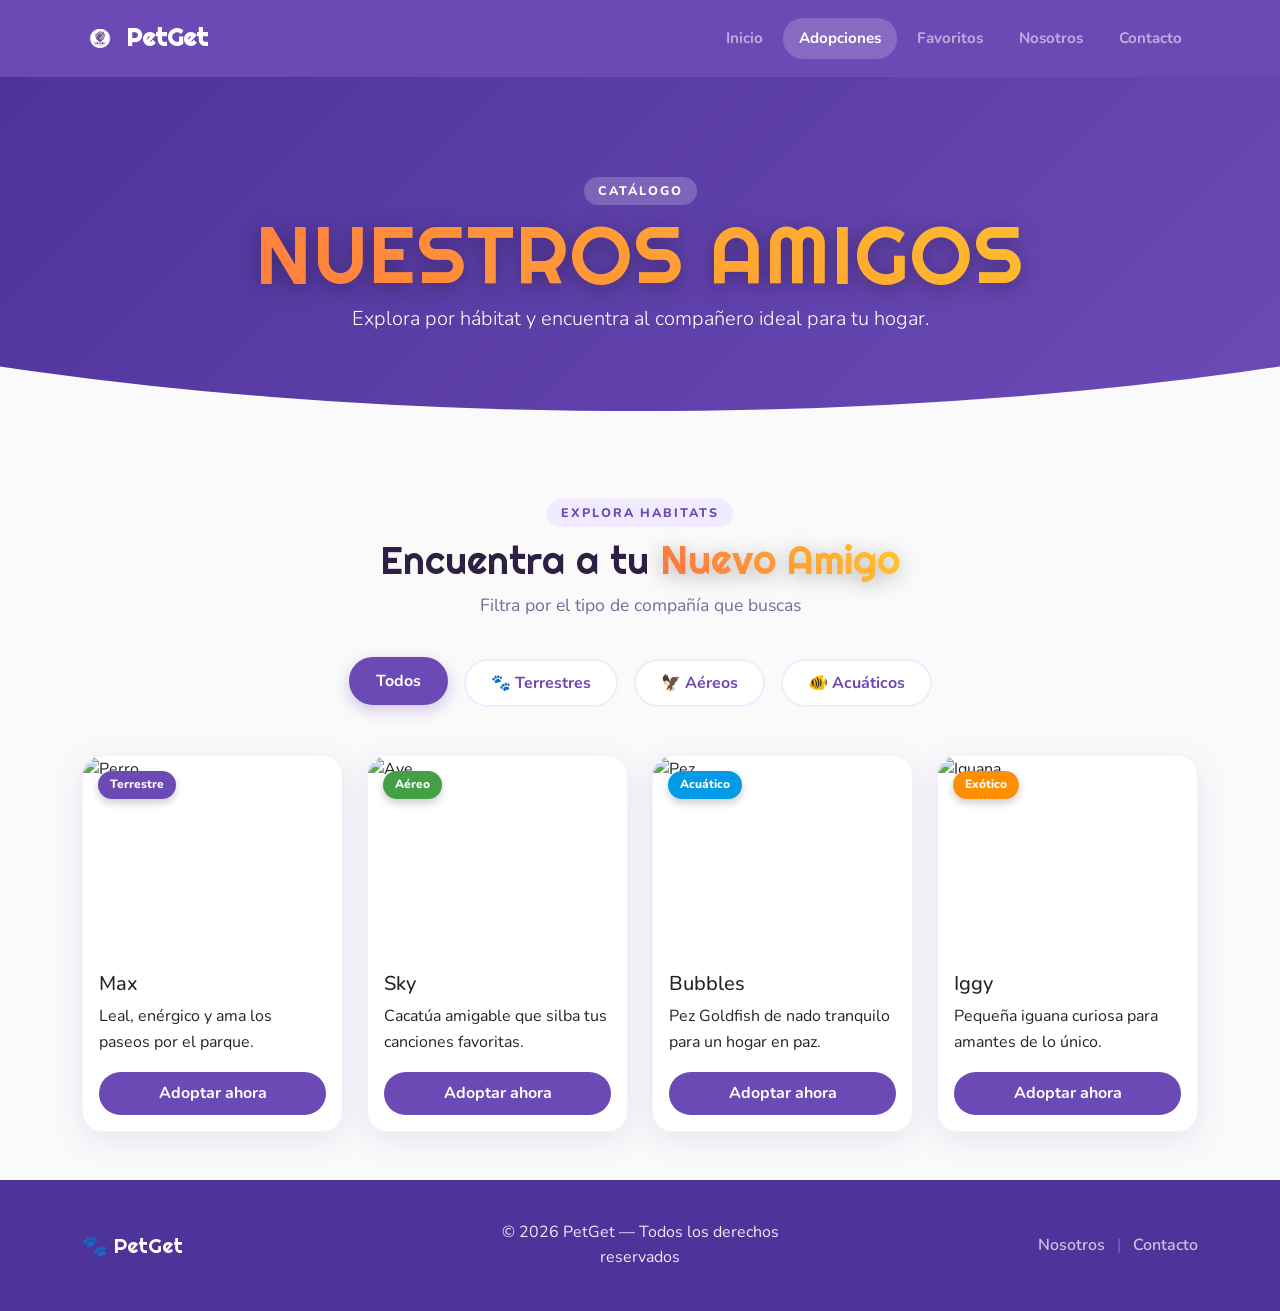
==== pages/adopciones.html @ 39f38779 "nosotros y contacto" ====
<!DOCTYPE html>
<html lang="es">

<head>
    <meta charset="UTF-8">
    <meta name="viewport" content="width=device-width, initial-scale=1.0">
    <title>Adopciones - PetGet</title>
    <link href="https://cdn.jsdelivr.net/npm/bootstrap@5.3.3/dist/css/bootstrap.min.css" rel="stylesheet">
    <link href="https://fonts.googleapis.com/css2?family=Righteous&family=Nunito:wght@400;700;800&display=swap"
        rel="stylesheet">
    <script src="../js/script.js"></script>
    <link rel="stylesheet" href="../css/styles.css">
</head>

<body>


    <nav class="navbar navbar-expand-lg navbar-dark">
        <div class="container">
            <a class="navbar-brand fw-bold" href="../index.html">
                <img src="../img/logos.png" alt="PetGet logo" class="img-nav">PetGet
            </a>
            <button class="navbar-toggler" type="button" data-bs-toggle="collapse" data-bs-target="#menu">
                <span class="navbar-toggler-icon"></span>
            </button>
            <div class="collapse navbar-collapse" id="menu">
                <ul class="navbar-nav ms-auto text-center gap-1">
                    <li class="nav-item"><a class="nav-link" href="../index.html">Inicio</a></li>
                    <li class="nav-item"><a class="nav-link active" href="adopciones.html">Adopciones</a></li>
                    <li class="nav-item"><a class="nav-link" href="favoritos.html">Favoritos</a></li>
                    <li class="nav-item"><a class="nav-link" href="nosotros.html">Nosotros</a></li>
                    <li class="nav-item"><a class="nav-link" href="contacto.html">Contacto</a></li>
                </ul>
            </div>
        </div>
    </nav>

    <header class="catalog-header text-center text-white">
        <div class="container">
            <span class="section-label" style="background: rgba(255,255,255,0.2); color: #fff;">Catálogo</span>
            <h1 class="hero-title"><span id="hero-line-2">Nuestros Amigos</span></h1>
            <p class="lead">Explora por hábitat y encuentra al compañero ideal para tu hogar.</p>
        </div>
    </header>
    <section id="catalogo" class="catalog-section py-5">
        <div class="container text-center mb-5">
            <span class="section-label">Explora Habitats</span>
            <h2 class="section-title">Encuentra a tu <span id="hero-line-2"
                    style="font-size: 2.5rem; display: inline;">Nuevo Amigo</span></h2>
            <p class="section-subtitle">Filtra por el tipo de compañía que buscas</p>

            <div class="d-flex justify-content-center gap-3 mt-4 flex-wrap">
                <button class="btn btn-filter active">Todos</button>
                <button class="btn btn-filter">🐾 Terrestres</button>
                <button class="btn btn-filter">🦅 Aéreos</button>
                <button class="btn btn-filter">🐠 Acuáticos</button>
            </div>
        </div>

        <div class="container">
            <div class="row g-4">
                <div class="col-md-4 col-lg-3">
                    <div class="card pet-card">
                        <div class="img-wrapper">
                            <img src="https://images.unsplash.com/photo-1543466835-00a7907e9de1?w=500"
                                class="card-img-top" alt="Perro">
                            <span class="pet-badge">Terrestre</span>
                        </div>
                        <div class="card-body">
                            <h5 class="card-title">Max</h5>
                            <p class="card-text">Leal, enérgico y ama los paseos por el parque.</p>
                            <button class="btn btn-adopt w-100">Adoptar ahora</button>
                        </div>
                    </div>
                </div>

                <div class="col-md-4 col-lg-3">
                    <div class="card pet-card">
                        <div class="img-wrapper">
                            <img src="https://images.unsplash.com/photo-1552728089-57bdde30eba3?w=500"
                                class="card-img-top" alt="Ave">
                            <span class="pet-badge" style="background: #43A047;">Aéreo</span>
                        </div>
                        <div class="card-body">
                            <h5 class="card-title">Sky</h5>
                            <p class="card-text">Cacatúa amigable que silba tus canciones favoritas.</p>
                            <button class="btn btn-adopt w-100">Adoptar ahora</button>
                        </div>
                    </div>
                </div>

                <div class="col-md-4 col-lg-3">
                    <div class="card pet-card">
                        <div class="img-wrapper">
                            <img src="https://images.unsplash.com/photo-1522060294677-484e51930185?w=500"
                                class="card-img-top" alt="Pez">
                            <span class="pet-badge" style="background: #039BE5;">Acuático</span>
                        </div>
                        <div class="card-body">
                            <h5 class="card-title">Bubbles</h5>
                            <p class="card-text">Pez Goldfish de nado tranquilo para un hogar en paz.</p>
                            <button class="btn btn-adopt w-100">Adoptar ahora</button>
                        </div>
                    </div>
                </div>

                <div class="col-md-4 col-lg-3">
                    <div class="card pet-card">
                        <div class="img-wrapper">
                            <img src="https://images.unsplash.com/photo-1504198458649-012800d46315?w=500"
                                class="card-img-top" alt="Iguana">
                            <span class="pet-badge" style="background: #FF8F00;">Exótico</span>
                        </div>
                        <div class="card-body">
                            <h5 class="card-title">Iggy</h5>
                            <p class="card-text">Pequeña iguana curiosa para amantes de lo único.</p>
                            <button class="btn btn-adopt w-100">Adoptar ahora</button>
                        </div>
                    </div>
                </div>
            </div>
        </div>
    </section>

    
    <footer>
        <div class="container">
            <div class="row align-items-center">
                <div class="col-md-4 text-center text-md-start mb-2 mb-md-0">
                    <span class="footer-brand">🐾 PetGet</span>
                </div>
                <div class="col-md-4 text-center mb-2 mb-md-0">
                    <span>© 2026 PetGet — Todos los derechos reservados</span>
                </div>
                <div class="col-md-4 text-center text-md-end">
                    <a href="about.html">Nosotros</a>
                    <span class="mx-2" style="opacity:0.3">|</span>
                    <a href="contacto.html">Contacto</a>
                </div>
            </div>
        </div>
    </footer>

    <script src="https://cdn.jsdelivr.net/npm/bootstrap@5.3.3/dist/js/bootstrap.bundle.min.js"></script>
</body>

</html>
---- css/styles.css ----
/* ── 1. VARIABLES Y RESET ── */
:root {
    --purple: #6C4AB6;
    --purple-dark: #4e339a;
    --purple-light: #9b7de0;
    --purple-pale: #f0ebff;
    --accent: #FF7043;
    --text: #2d2042;
    --muted: #7a6a95;
    --white: #ffffff;
    --card-shadow: 0 8px 32px rgba(108, 74, 182, 0.13);
}

* {
    margin: 0;
    padding: 0;
    box-sizing: border-box;
}

body {
    font-family: 'Nunito', sans-serif; /* Priorizamos Nunito para lectura, Righteous para títulos */
    color: var(--text);
    background: #fafafa;
    overflow-x: hidden;
    line-height: 1.6;
}

/* ── 2. NAVBAR ── */
.navbar {
    background: var(--purple) !important;
    padding: 0.9rem 0;
    box-shadow: 0 2px 16px rgba(108, 74, 182, 0.25);
}

.navbar-brand {
    font-family: 'Righteous', cursive;
    font-size: 1.5rem;
    display: flex;
    align-items: center;
    gap: 8px;
}

.img-nav {
    height: 36px;
    width: 36px;
    object-fit: contain;
    border-radius: 50%;
}

.nav-link {
    font-weight: 700;
    font-size: 0.95rem;
    padding: 0.5rem 1rem !important;
    border-radius: 20px;
    transition: background 0.2s, color 0.2s;
}

.nav-link:hover,
.nav-link.active {
    background: rgba(255, 255, 255, 0.18);
    color: #fff !important;
}

/* ── 3. HERO SECTION ── */
.hero {
    min-height: 88vh;
    background: linear-gradient(135deg, rgba(78, 51, 154, 0.88) 0%, rgba(108, 74, 182, 0.78) 60%, rgba(255, 112, 67, 0.55) 100%),
        url('../img/pets.jpg') center/cover no-repeat;
    display: flex;
    justify-content: center;
    align-items: center;
    text-align: center;
    position: relative;
    z-index: 2;
    padding: 80px 24px 0;
}

.hero-title {
    font-family: 'Righteous', cursive;
    text-transform: uppercase; /* Hace que se vea más imponente */
    letter-spacing: 2px;
}

#hero-line-1 {
    display: block;
    font-size: clamp(1.5rem, 4vw, 2.5rem); /* Tamaño adaptativo */
    color: #ffffff;
    margin-bottom: 5px;
    font-weight: 400;
}


#hero-line-2 {
    display: block;
    font-size: clamp(2.5rem, 8vw, 5rem); 
    background: linear-gradient(45deg, #FF7043, #FFCA28);
    -webkit-background-clip: text;
    -webkit-text-fill-color: transparent;
    filter: drop-shadow(0px 4px 10px rgba(0, 0, 0, 0.3));
    line-height: 1;
}

.hero-subtitle {
    font-size: clamp(1rem, 1.5vw, 1.25rem);
    color: white;
    max-width: 600px;
    margin: 0 auto 30px;
    opacity: 0.95;
}

.hero-subtitle2{
    font-size: clamp(1rem, 1.5vw, 1.25rem);
    max-width: 600px;
    opacity: 0.95;
}
.btn-hero {
    background: var(--accent);
    color: #fff;
    font-weight: 800;
    padding: 0.8rem 2.5rem;
    border-radius: 50px;
    transition: transform 0.2s, box-shadow 0.2s;
    border: none;
    display: inline-block;
}

.btn-hero:hover {
    transform: translateY(-3px);
    box-shadow: 0 8px 20px rgba(255, 112, 67, 0.4);
    background: #e8633a;
    color: #fff;
}

/* ── 4. ELEMENTOS COMUNES DE SECCIÓN ── */
.section-label {
    display: inline-block;
    background: var(--purple-pale);
    color: var(--purple);
    font-weight: 800;
    font-size: 0.78rem;
    letter-spacing: 2px;
    text-transform: uppercase;
    padding: 4px 14px;
    border-radius: 50px;
    margin-bottom: 10px;
}

.section-title {
    font-family: 'Righteous', cursive;
    font-size: clamp(1.8rem, 3vw, 2.5rem);
    color: var(--text);
}

.section-subtitle {
    color: var(--muted);
    font-size: 1.1rem;
    margin-bottom: 40px;
}

/* ── 5. CAROUSEL SECTION ── */
.carousel-section {
    padding: 100px 0;
    background: #fff;
}

.pet-carousel .carousel-inner {
    border-radius: 24px;
    box-shadow: var(--card-shadow);
}


.pet-carousel .carousel-indicators {
    bottom: 30px; /* Sube un poco la posición */
    margin-bottom: 0;
    align-items: center;
}

.pet-carousel .carousel-indicators [data-bs-target] {
    width: 35px;         /* Más anchas */
    height: 7px;         /* Un poco más gruesas para que parezcan píldoras */
    border-radius: 10px; /* Bordes redondeados */
    background-color: rgba(255, 255, 255, 0.4); /* Color desactivado suave */
    border: none;        /* Quita el borde por defecto de Bootstrap */
    margin: 0 6px;
    transition: all 0.4s ease; /* Animación suave al cambiar */
    opacity: 1;          /* Forzamos opacidad completa */
}

/* Estilo para la barra activa */
.pet-carousel .carousel-indicators .active {
    width: 60px; /* Se estira cuando está activa (efecto muy moderno) */
    background: linear-gradient(to right, var(--accent), #FFB300) !important;
    box-shadow: 0 0 15px rgba(255, 112, 67, 0.6);
}

/* Ajuste extra para las flechas del carrusel si se ven raras */
.pet-carousel .carousel-control-prev-icon,
.pet-carousel .carousel-control-next-icon {
    width: 1.5rem;
    height: 1.5rem;
}

.carousel-item {
    height: 500px; /* Ajustado según tu estilo inline del HTML */
}

.carousel-item img {
    width: 100%;
    height: 100%;
    object-fit: cover;
    filter: brightness(0.8);
}

.carousel-caption-custom {
    position: absolute;
    bottom: 0;
    left: 0;
    right: 0;
    padding: 80px 50px 40px;
    background: linear-gradient(to top, rgba(44, 30, 90, 0.9) 0%, transparent 100%);
    text-align: left;
    color: #fff;
}

.carousel-caption-custom .pet-tag {
    display: inline-block;
    background: var(--accent);
    padding: 4px 12px;
    border-radius: 50px;
    font-size: 0.75rem;
    font-weight: 800;
    margin-bottom: 10px;
}

.carousel-caption-custom h3 {
    font-family: 'Righteous', cursive;
    font-size: 2.2rem;
}

.pet-carousel .carousel-control-prev,
.pet-carousel .carousel-control-next {
    width: 50px;
    height: 50px;
    background: rgba(255, 255, 255, 0.2);
    border-radius: 50%;
    top: 50%;
    transform: translateY(-50%);
    backdrop-filter: blur(4px);
}

.pet-carousel .carousel-indicators .active {
    background: var(--accent);
    transform: scale(1.2);
}

/* ── 6. STATS SECTION ── */
.stats {
    padding: 100px 0;
    background: linear-gradient(180deg, var(--purple) 0%, var(--purple-dark) 100%);
}

.stats-grid {
    display: grid;
    grid-template-columns: repeat(auto-fit, minmax(200px, 1fr));
    gap: 32px;
}

.stat-item {
    text-align: center;
}

.stat-number {
    font-family: 'Righteous', cursive;
    font-size: clamp(2.5rem, 4vw, 3.5rem);
    color: #fff;
    line-height: 1.1;
}

.stat-label {
    color: rgba(255, 255, 255, 0.8);
    font-weight: 600;
    margin-top: 8px;
}

/* ── 7. TESTIMONIALS ── */
.testimonials {
    padding: 100px 0;
    background: #fafafa;
}

.testimonials-grid {
    display: grid;
    grid-template-columns: repeat(auto-fit, minmax(300px, 1fr));
    gap: 32px;
    margin-top: 40px;
}

.testimonial-card {
    background: #fff;
    padding: 40px;
    border-radius: 20px;
    text-align: center;
    box-shadow: 0 4px 20px rgba(0,0,0,0.05);
    transition: transform 0.3s;
}

.testimonial-card:hover {
    transform: translateY(-10px);
}

.testimonial-img-wrap {
    width: 100px;
    height: 100px;
    border-radius: 50%;
    overflow: hidden;
    margin: 0 auto 20px;
}

.testimonial-img {
    width: 100%;
    height: 100%;
    object-fit: cover;
}

.quote-icon {
    width: 30px;
    color: var(--purple-light);
    margin-bottom: 15px;
}

/* ── 8. FEATURED PETS (CARDS) ── */
.featured-section {
    padding: 100px 0;
    background: var(--purple-pale);
}

.pet-card {
    border: none;
    border-radius: 20px;
    overflow: hidden;
    box-shadow: var(--card-shadow);
    transition: transform 0.3s;
}

.pet-card:hover {
    transform: translateY(-10px);
}

.pet-card .img-wrapper {
    height: 220px;
    overflow: hidden;
    position: relative;
}

.pet-card .card-img-top {
    height: 100%;
    object-fit: cover;
}

.pet-badge {
    position: absolute;
    top: 15px;
    left: 15px;
    background: var(--purple);
    color: #fff;
    padding: 4px 12px;
    border-radius: 50px;
    font-size: 0.75rem;
    font-weight: 800;
}

.btn-adopt {
    background: var(--purple);
    color: #fff;
    border-radius: 50px;
    padding: 0.6rem 1.8rem;
    font-weight: 700;
    border: none;
}

.btn-adopt:hover {
    background: var(--purple-dark);
    color: #fff;
}

/* ── 9. FOOTER ── */
footer {
    background: var(--purple-dark);
    color: rgba(255, 255, 255, 0.9);
    padding: 40px 0;
}

footer .footer-brand {
    font-family: 'Righteous', cursive;
    font-size: 1.3rem;
    color: #fff;
}

footer a {
    color: rgba(255, 255, 255, 0.7);
    text-decoration: none;
    font-weight: 600;
}

footer a:hover {
    color: #fff;
}

/* ── 10. ANIMATIONS ── */
@keyframes fadeUp {
    from { opacity: 0; transform: translateY(20px); }
    to { opacity: 1; transform: translateY(0); }
}

.hero-content > * {
    animation: fadeUp 0.8s ease-out both;
}

/* Cabecera del Catálogo */
.catalog-header {
    padding: 100px 0 60px;
    background: linear-gradient(135deg, var(--purple-dark) 0%, var(--purple) 100%);
    clip-path: ellipse(100% 100% at 50% 0%); /* Inverso al hero principal */
    margin-bottom: 40px;
}

/* Botones de Filtro Modernos */
.btn-filter {
    background: #fff;
    border: 2px solid var(--purple-pale);
    color: var(--purple);
    padding: 10px 25px;
    border-radius: 50px;
    font-weight: 700;
    transition: all 0.3s ease;
}

.btn-filter:hover, .btn-filter.active {
    background: var(--purple);
    color: #fff;
    border-color: var(--purple);
    box-shadow: 0 5px 15px rgba(108, 74, 182, 0.3);
    transform: translateY(-2px);
}

/* Ajustes a las Cards del Catálogo */
.pet-card {
    border: 1px solid rgba(0,0,0,0.05);
}

.pet-card .img-wrapper {
    height: 200px;
    position: relative;
    overflow: hidden;
}

.pet-card .img-wrapper img {
    transition: transform 0.5s ease;
}

.pet-card:hover .img-wrapper img {
    transform: scale(1.1);
}

.pet-badge {
    z-index: 2;
    box-shadow: 0 4px 8px rgba(0,0,0,0.2);
}
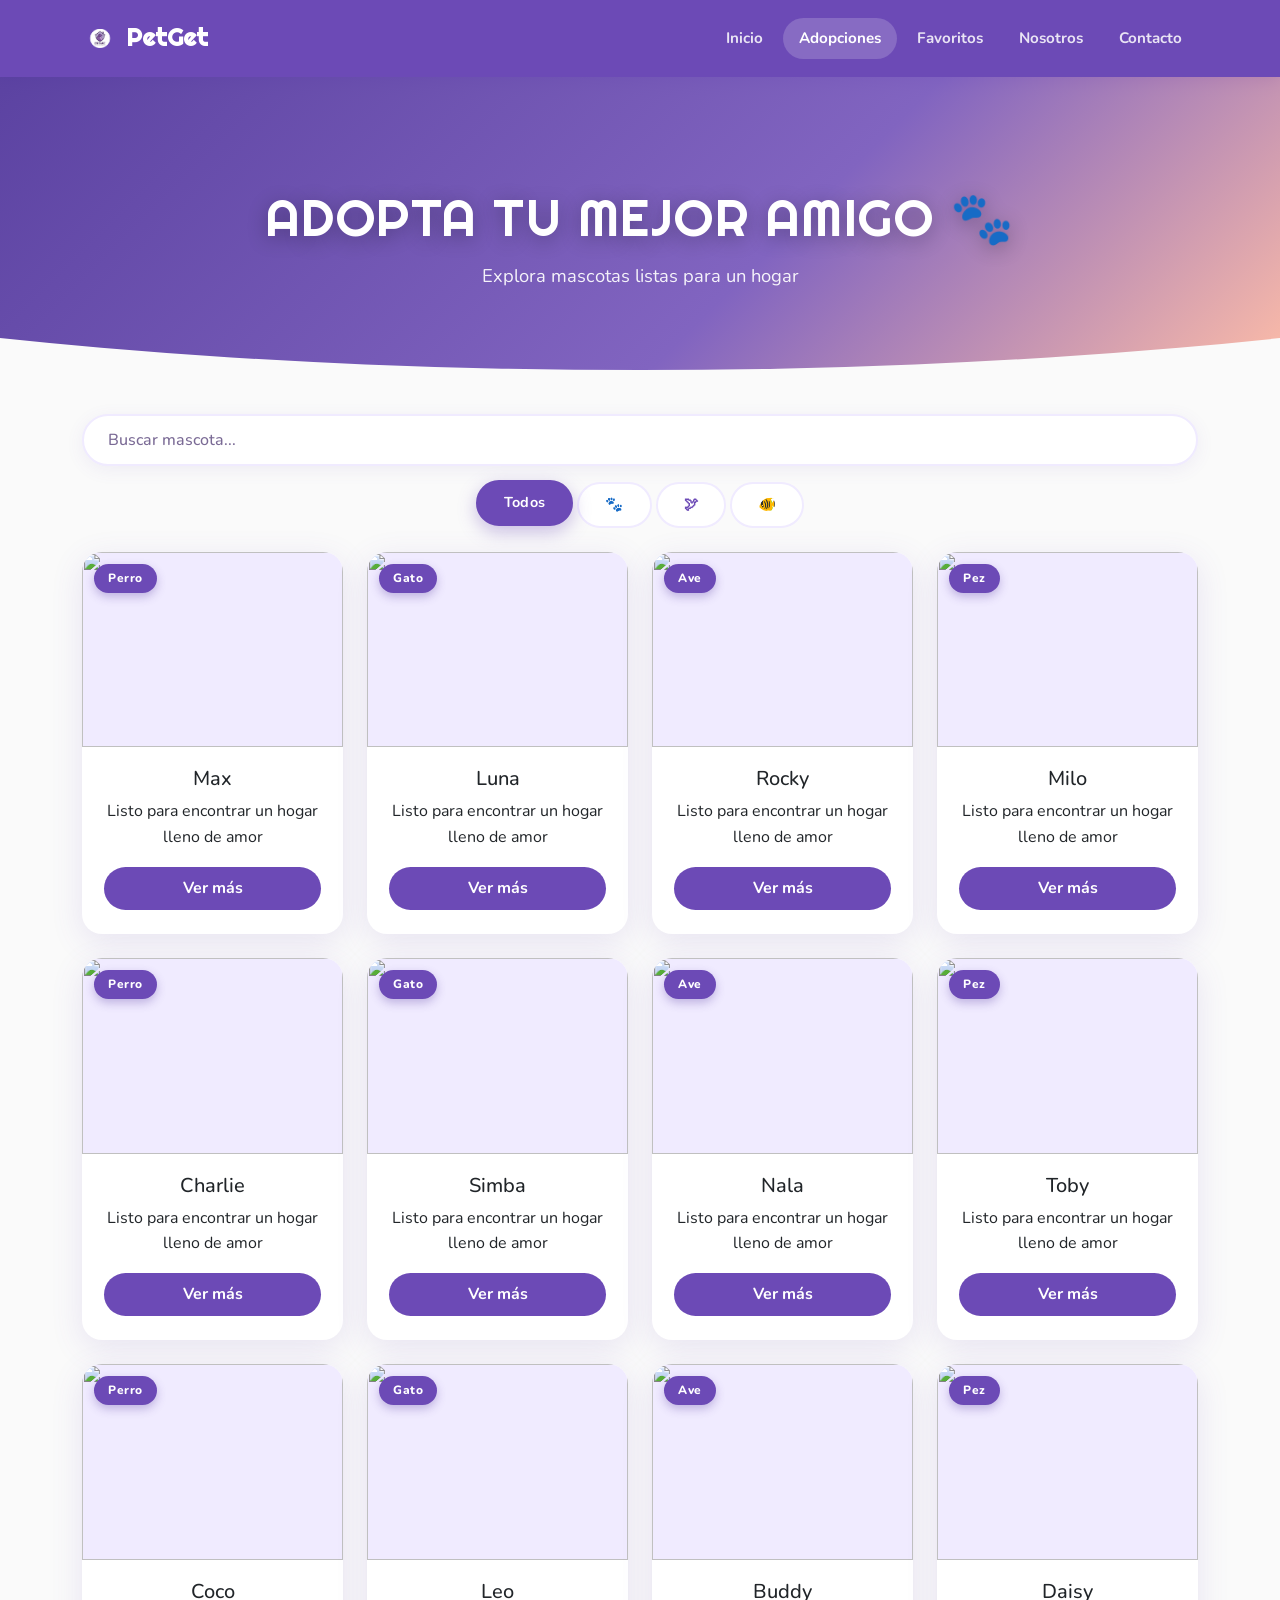
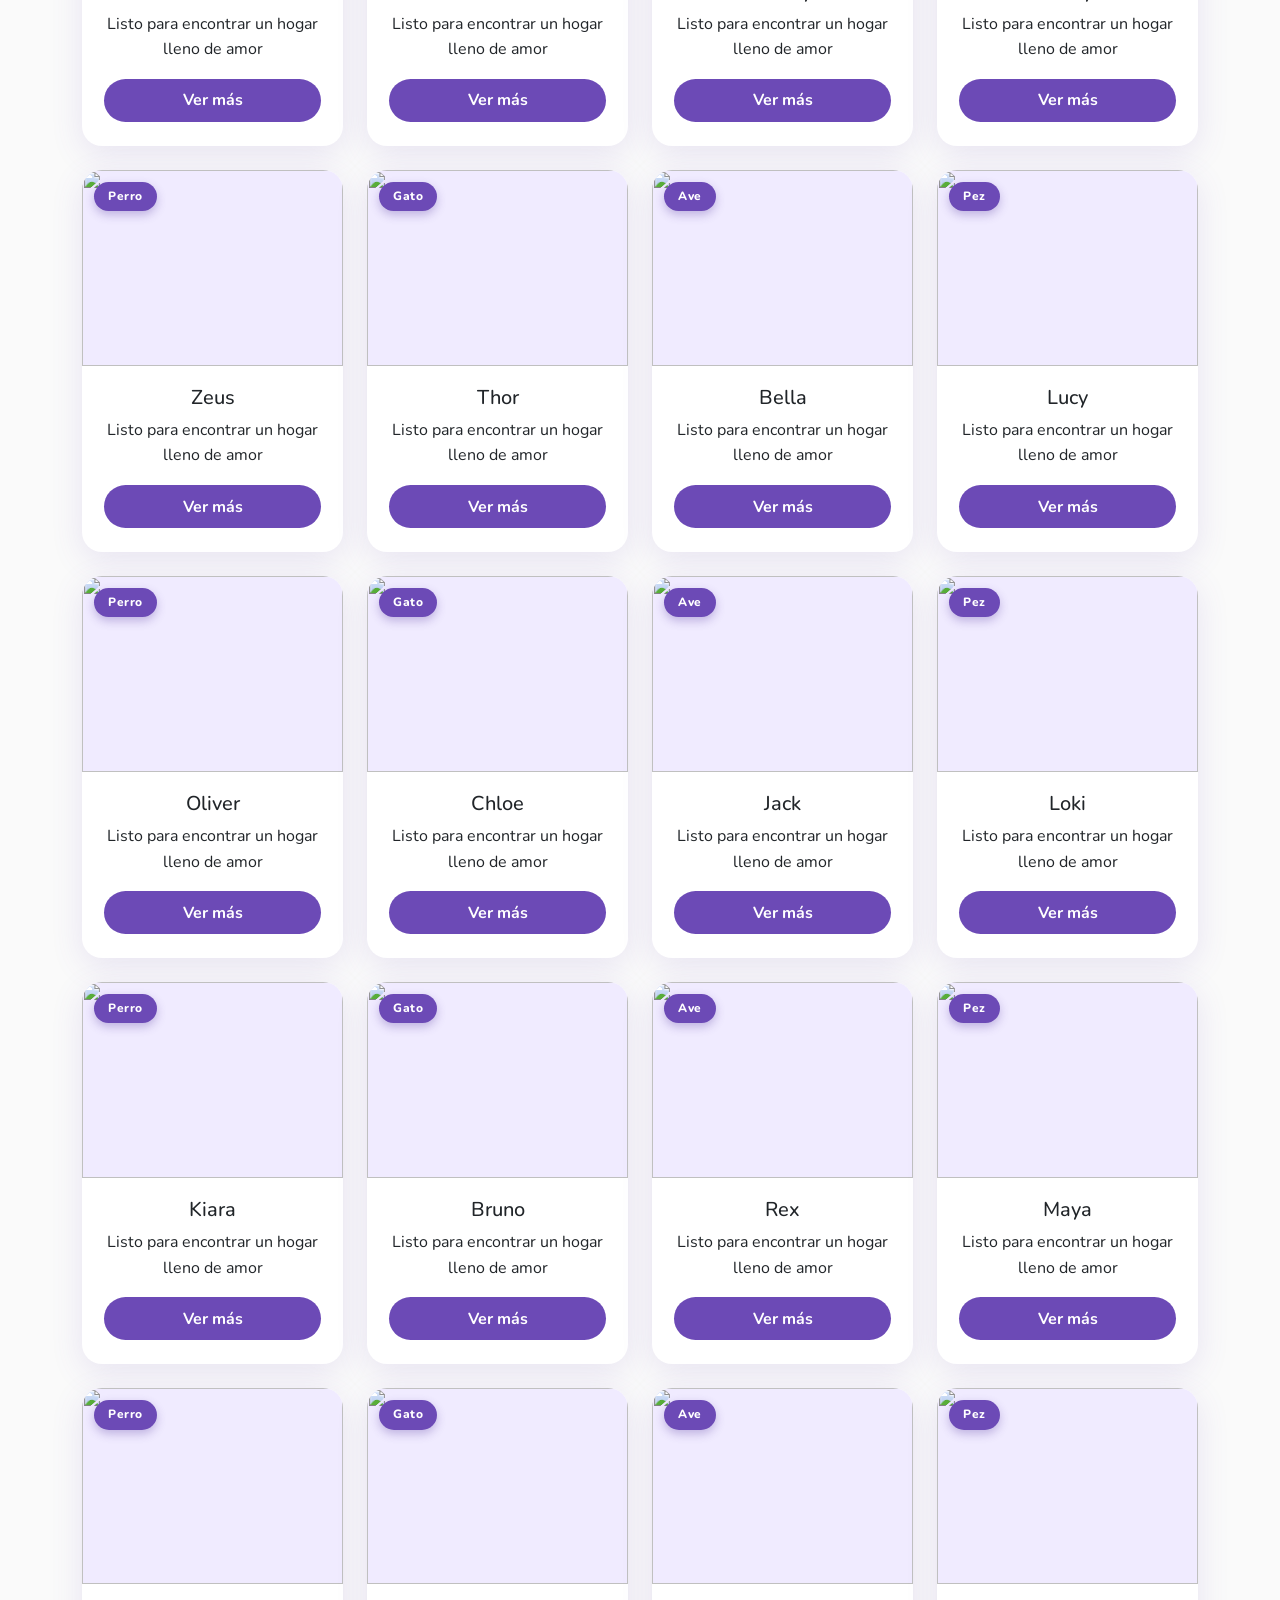
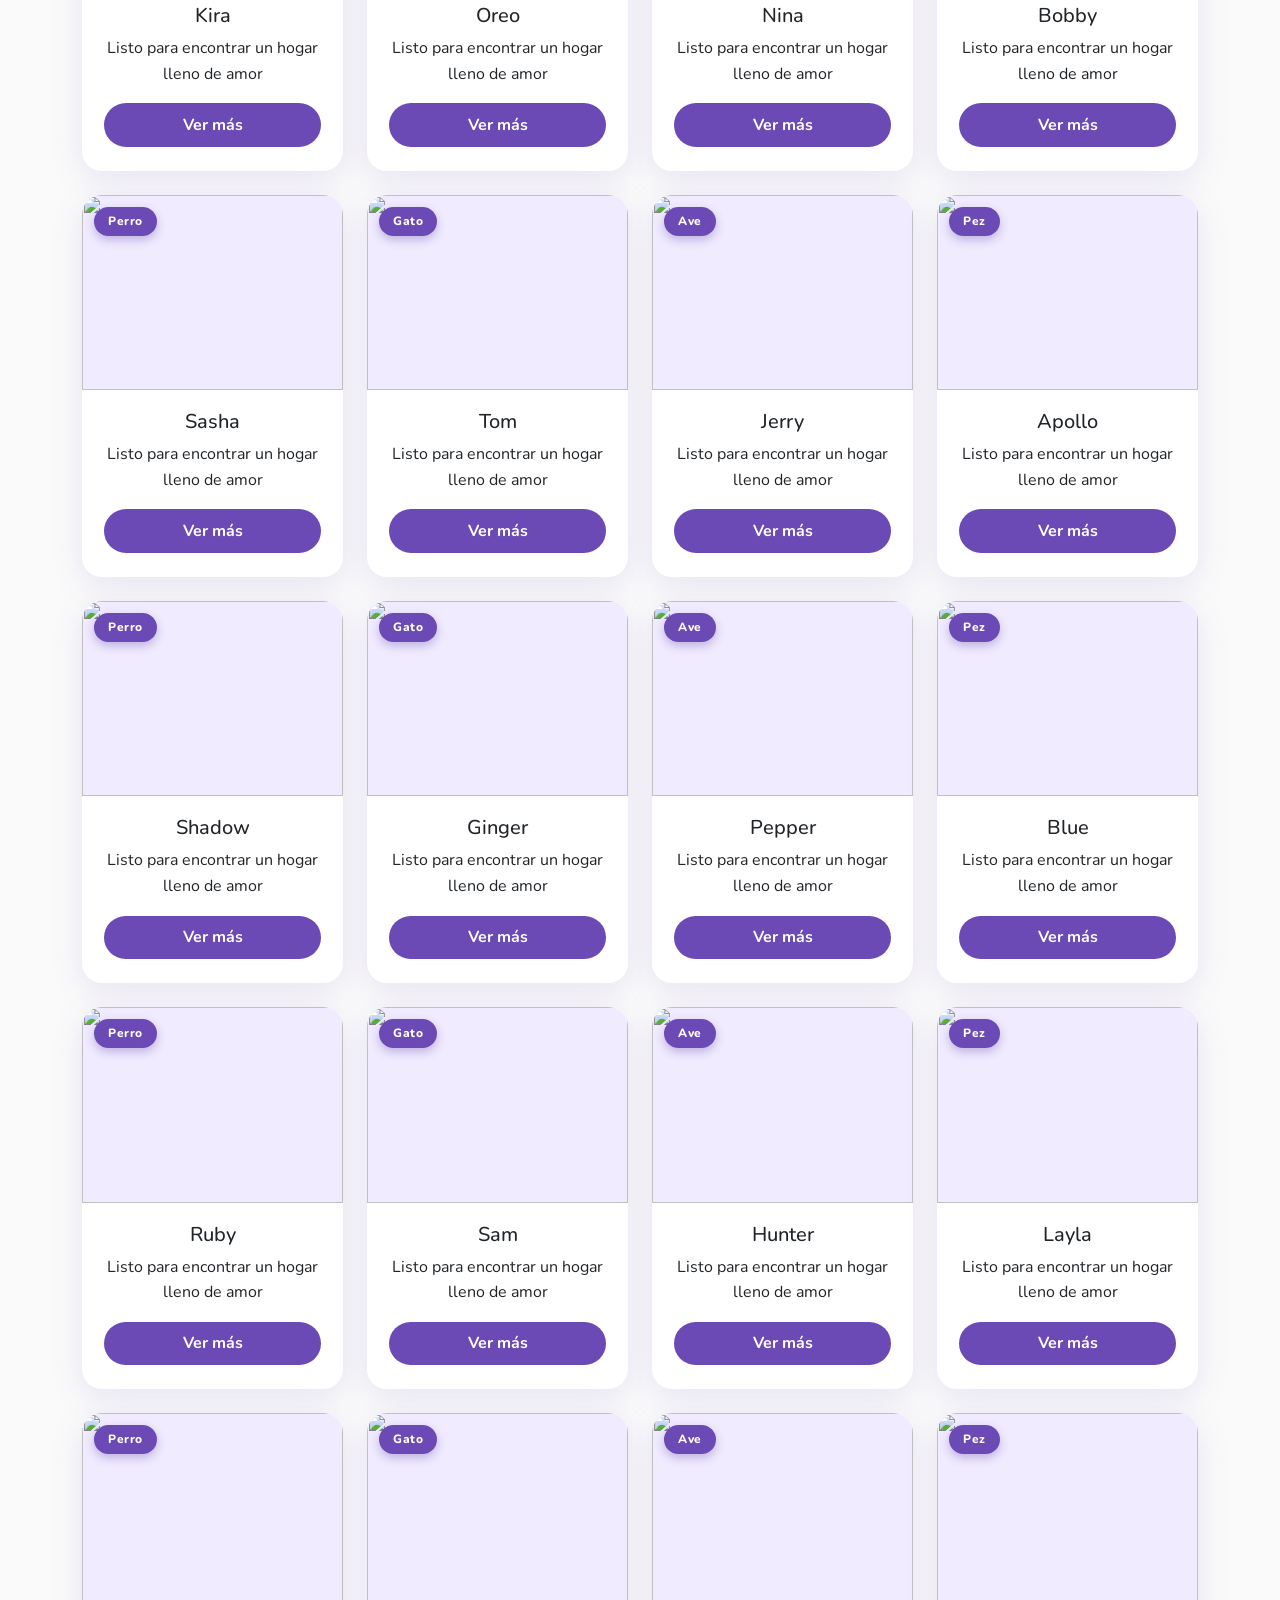
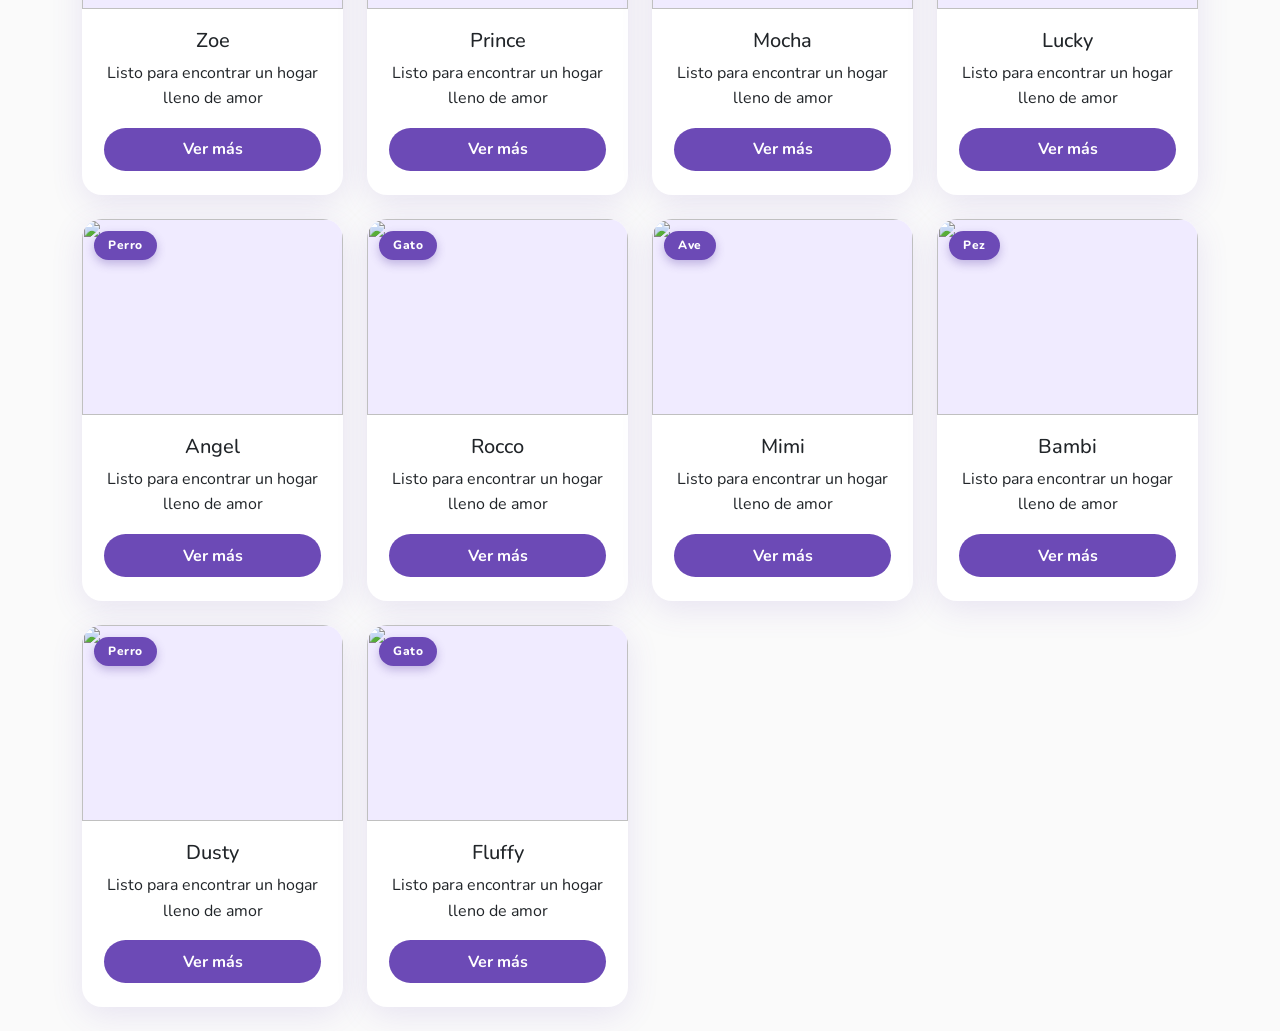
==== commit 74d1929b: "feat(adopciones): agregar módulo de adopciones con búsqueda y formulario de ticket - Se agregó el ar" ====
--- a/pages/adopciones.html
+++ b/pages/adopciones.html
@@ -5,19 +5,21 @@
     <meta charset="UTF-8">
     <meta name="viewport" content="width=device-width, initial-scale=1.0">
     <title>Adopciones - PetGet</title>
+
     <link href="https://cdn.jsdelivr.net/npm/bootstrap@5.3.3/dist/css/bootstrap.min.css" rel="stylesheet">
-    <link href="https://fonts.googleapis.com/css2?family=Righteous&family=Nunito:wght@400;700;800&display=swap"
+    <link href="https://fonts.googleapis.com/css2?family=Righteous&family=Nunito:wght@400;600;700;800&display=swap"
         rel="stylesheet">
-    <script src="../js/script.js"></script>
-    <link rel="stylesheet" href="../css/styles.css">
+    <!-- <link rel="stylesheet" href="../css/styles.css"> -->
+    <link rel="stylesheet" href="../css/adopciones.css">
+
+
 </head>
 
 <body>
 
-
     <nav class="navbar navbar-expand-lg navbar-dark">
         <div class="container">
-            <a class="navbar-brand fw-bold" href="../index.html">
+            <a class="navbar-brand fw-bold" href="#">
                 <img src="../img/logos.png" alt="PetGet logo" class="img-nav">PetGet
             </a>
             <button class="navbar-toggler" type="button" data-bs-toggle="collapse" data-bs-target="#menu">
@@ -25,123 +27,138 @@
             </button>
             <div class="collapse navbar-collapse" id="menu">
                 <ul class="navbar-nav ms-auto text-center gap-1">
-                    <li class="nav-item"><a class="nav-link" href="../index.html">Inicio</a></li>
-                    <li class="nav-item"><a class="nav-link active" href="adopciones.html">Adopciones</a></li>
+                    <li class="nav-item"><a class="nav-link " href="../index.html">Inicio</a></li>
+                    <li class="nav-item"><a class="nav-link active" href="#">Adopciones</a></li>
                     <li class="nav-item"><a class="nav-link" href="favoritos.html">Favoritos</a></li>
-                    <li class="nav-item"><a class="nav-link" href="nosotros.html">Nosotros</a></li>
+                    <li class="nav-item"><a class="nav-link" href="about.html">Nosotros</a></li>
                     <li class="nav-item"><a class="nav-link" href="contacto.html">Contacto</a></li>
                 </ul>
             </div>
         </div>
     </nav>
 
-    <header class="catalog-header text-center text-white">
-        <div class="container">
-            <span class="section-label" style="background: rgba(255,255,255,0.2); color: #fff;">Catálogo</span>
-            <h1 class="hero-title"><span id="hero-line-2">Nuestros Amigos</span></h1>
-            <p class="lead">Explora por hábitat y encuentra al compañero ideal para tu hogar.</p>
+    <header class="catalog-header text-center text-white hero-title ">
+        <h1>Adopta tu mejor amigo 🐾</h1>
+        <p>Explora mascotas listas para un hogar</p>
+    </header>
+
+    <section class="container py-4">
+
+        <input type="text" id="searchInput" class="form-control mb-3" placeholder="Buscar mascota...">
+
+        <div class="text-center mb-4">
+            <button class="btn btn-filter active" data-filter="todos">Todos</button>
+            <button class="btn btn-filter" data-filter="terrestre">🐾</button>
+            <button class="btn btn-filter" data-filter="aereo">🕊</button>
+            <button class="btn btn-filter" data-filter="acuatico">🐠</button>
         </div>
-    </header>
-    <section id="catalogo" class="catalog-section py-5">
-        <div class="container text-center mb-5">
-            <span class="section-label">Explora Habitats</span>
-            <h2 class="section-title">Encuentra a tu <span id="hero-line-2"
-                    style="font-size: 2.5rem; display: inline;">Nuevo Amigo</span></h2>
-            <p class="section-subtitle">Filtra por el tipo de compañía que buscas</p>
 
-            <div class="d-flex justify-content-center gap-3 mt-4 flex-wrap">
-                <button class="btn btn-filter active">Todos</button>
-                <button class="btn btn-filter">🐾 Terrestres</button>
-                <button class="btn btn-filter">🦅 Aéreos</button>
-                <button class="btn btn-filter">🐠 Acuáticos</button>
+        <div class="row g-4" id="petsContainer"></div>
+
+    </section>
+
+    <!-- MODAL -->
+    <div class="modal fade" id="petModal">
+        <div class="modal-dialog modal-lg">
+            <div class="modal-content">
+
+                <div class="modal-header">
+                    <h5 id="modalTitle"></h5>
+                    <button class="btn-close" data-bs-dismiss="modal"></button>
+                </div>
+
+                <div class="modal-body" id="modalContent">
+
+                    <!-- VISTA INFO -->
+                    <div id="viewInfo">
+
+                        <img id="modalImg" class="img-fluid mb-3">
+
+                        <p id="modalDesc"></p>
+
+                        <ul>
+                            <li><b>Personalidad:</b> <span id="modalPersonality"></span></li>
+                            <li><b>Salud:</b> <span id="modalHealth"></span></li>
+                            <li><b>Condición especial:</b> <span id="modalSpecial"></span></li>
+                        </ul>
+
+                        <button class="btn btn-adopt w-100 mt-3" onclick="showForm()">
+                            Solicitar cita
+                        </button>
+
+                    </div>
+
+                    <!-- VISTA FORMULARIO -->
+                    <div id="viewForm" style="display:none;">
+
+                        <h5 class="mb-3">Formulario de contacto</h5>
+
+                        <form id="adoptionForm">
+
+                            <input type="text" id="petName" class="form-control mb-2" readonly>
+
+                            <input type="text" class="form-control mb-2" placeholder="Nombre completo" required>
+
+                            <input type="email" class="form-control mb-2" placeholder="Email" required>
+
+                            <input type="tel" class="form-control mb-2" placeholder="Teléfono" required>
+
+                            <select class="form-control mb-2" required>
+                                <option value="">Tipo de vivienda</option>
+                                <option>Casa</option>
+                                <option>Apartamento</option>
+                            </select>
+
+                            <select class="form-control mb-2" required>
+                                <option value="">¿Tienes otras mascotas?</option>
+                                <option>Sí</option>
+                                <option>No</option>
+                            </select>
+
+                            <select class="form-control mb-2" required>
+                                <option value="">¿Hay niños en casa?</option>
+                                <option>Sí</option>
+                                <option>No</option>
+                            </select>
+
+                            <select class="form-control mb-2" required>
+                                <option value="">Disponibilidad</option>
+                                <option>Mañana</option>
+                                <option>Tarde</option>
+                                <option>Noche</option>
+                            </select>
+
+                            <textarea class="form-control mb-3" placeholder="Mensaje opcional"></textarea>
+
+                            <button type="submit" class="btn btn-adopt w-100">
+                                Enviar solicitud
+                            </button>
+
+                        </form>
+
+                    </div>
+
+                    <!-- VISTA CONFIRMACIÓN -->
+                    <div id="viewSuccess" style="display:none; text-align:center;">
+
+                        <h4>🎉 ¡Solicitud enviada!</h4>
+                        <p>Nos pondremos en contacto contigo en 24-48 horas.</p>
+
+                        <button class="btn btn-adopt mt-3" data-bs-dismiss="modal">
+                            Cerrar
+                        </button>
+
+                    </div>
+
+                </div>
+
             </div>
         </div>
-
-        <div class="container">
-            <div class="row g-4">
-                <div class="col-md-4 col-lg-3">
-                    <div class="card pet-card">
-                        <div class="img-wrapper">
-                            <img src="https://images.unsplash.com/photo-1543466835-00a7907e9de1?w=500"
-                                class="card-img-top" alt="Perro">
-                            <span class="pet-badge">Terrestre</span>
-                        </div>
-                        <div class="card-body">
-                            <h5 class="card-title">Max</h5>
-                            <p class="card-text">Leal, enérgico y ama los paseos por el parque.</p>
-                            <button class="btn btn-adopt w-100">Adoptar ahora</button>
-                        </div>
-                    </div>
-                </div>
-
-                <div class="col-md-4 col-lg-3">
-                    <div class="card pet-card">
-                        <div class="img-wrapper">
-                            <img src="https://images.unsplash.com/photo-1552728089-57bdde30eba3?w=500"
-                                class="card-img-top" alt="Ave">
-                            <span class="pet-badge" style="background: #43A047;">Aéreo</span>
-                        </div>
-                        <div class="card-body">
-                            <h5 class="card-title">Sky</h5>
-                            <p class="card-text">Cacatúa amigable que silba tus canciones favoritas.</p>
-                            <button class="btn btn-adopt w-100">Adoptar ahora</button>
-                        </div>
-                    </div>
-                </div>
-
-                <div class="col-md-4 col-lg-3">
-                    <div class="card pet-card">
-                        <div class="img-wrapper">
-                            <img src="https://images.unsplash.com/photo-1522060294677-484e51930185?w=500"
-                                class="card-img-top" alt="Pez">
-                            <span class="pet-badge" style="background: #039BE5;">Acuático</span>
-                        </div>
-                        <div class="card-body">
-                            <h5 class="card-title">Bubbles</h5>
-                            <p class="card-text">Pez Goldfish de nado tranquilo para un hogar en paz.</p>
-                            <button class="btn btn-adopt w-100">Adoptar ahora</button>
-                        </div>
-                    </div>
-                </div>
-
-                <div class="col-md-4 col-lg-3">
-                    <div class="card pet-card">
-                        <div class="img-wrapper">
-                            <img src="https://images.unsplash.com/photo-1504198458649-012800d46315?w=500"
-                                class="card-img-top" alt="Iguana">
-                            <span class="pet-badge" style="background: #FF8F00;">Exótico</span>
-                        </div>
-                        <div class="card-body">
-                            <h5 class="card-title">Iggy</h5>
-                            <p class="card-text">Pequeña iguana curiosa para amantes de lo único.</p>
-                            <button class="btn btn-adopt w-100">Adoptar ahora</button>
-                        </div>
-                    </div>
-                </div>
-            </div>
-        </div>
-    </section>
-
-    
-    <footer>
-        <div class="container">
-            <div class="row align-items-center">
-                <div class="col-md-4 text-center text-md-start mb-2 mb-md-0">
-                    <span class="footer-brand">🐾 PetGet</span>
-                </div>
-                <div class="col-md-4 text-center mb-2 mb-md-0">
-                    <span>© 2026 PetGet — Todos los derechos reservados</span>
-                </div>
-                <div class="col-md-4 text-center text-md-end">
-                    <a href="about.html">Nosotros</a>
-                    <span class="mx-2" style="opacity:0.3">|</span>
-                    <a href="contacto.html">Contacto</a>
-                </div>
-            </div>
-        </div>
-    </footer>
+    </div>
 
     <script src="https://cdn.jsdelivr.net/npm/bootstrap@5.3.3/dist/js/bootstrap.bundle.min.js"></script>
+    <script src="../js/adopciones.js"></script>
+
 </body>
 
 </html>
--- a/css/styles.css
+++ b/css/styles.css
@@ -405,7 +405,7 @@
 footer a:hover {
     color: #fff;
 }
-
+/* Ajuste para el texto del copyright */
 /* ── 10. ANIMATIONS ── */
 @keyframes fadeUp {
     from { opacity: 0; transform: translateY(20px); }
--- a/css/adopciones.css
+++ b/css/adopciones.css
@@ -0,0 +1,631 @@
+/* ══════════════════════════════════════════════
+   adopciones.css  —  PetGet Adoption Catalog
+   Consistent with styles.css design system
+   ══════════════════════════════════════════════ */
+
+/* ── VARIABLES (espejo de styles.css) ── */
+:root {
+    --purple: #6C4AB6;
+    --purple-dark: #4e339a;
+    --purple-light: #9b7de0;
+    --purple-pale: #f0ebff;
+    --accent: #FF7043;
+    --accent-warm: #FFCA28;
+    --text: #2d2042;
+    --muted: #7a6a95;
+    --white: #ffffff;
+    --card-shadow: 0 8px 32px rgba(108, 74, 182, 0.13);
+    --radius-card: 20px;
+    --radius-pill: 50px;
+}
+
+/* ── RESET & BASE ── */
+*,
+*::before,
+*::after {
+    box-sizing: border-box;
+    margin: 0;
+    padding: 0;
+}
+
+body {
+    font-family: 'Nunito', 'Segoe UI', sans-serif;
+    background: #fafafa;
+    color: var(--text);
+    line-height: 1.6;
+    overflow-x: hidden;
+}
+
+/* ── NAVBAR (idéntica al index) ── */
+.navbar {
+    background: var(--purple) !important;
+    padding: 0.9rem 0;
+    box-shadow: 0 2px 16px rgba(108, 74, 182, 0.25);
+}
+
+.navbar-brand {
+    font-family: 'Righteous', cursive;
+    font-size: 1.5rem;
+    display: flex;
+    align-items: center;
+    gap: 8px;
+    color: #fff !important;
+}
+
+.navbar-brand {
+    cursor: pointer;
+}
+
+.img-nav {
+    height: 36px;
+    width: 36px;
+    object-fit: contain;
+    border-radius: 50%;
+}
+
+.nav-link {
+    font-weight: 700;
+    font-size: 0.95rem;
+    padding: 0.5rem 1rem !important;
+    border-radius: var(--radius-pill);
+    transition: background 0.2s, color 0.2s;
+    color: rgba(255, 255, 255, 0.85) !important;
+}
+
+.nav-link:hover,
+.nav-link.active {
+    background: rgba(255, 255, 255, 0.18);
+    color: #fff !important;
+}
+
+/* ── CATALOG HEADER ── */
+.catalog-header {
+    padding: 110px 20px 80px;
+    background:
+        linear-gradient(135deg, rgba(78, 51, 154, 0.92) 0%, rgba(108, 74, 182, 0.85) 60%, rgba(255, 112, 67, 0.45) 100%),
+        url('https://images.unsplash.com/photo-1587300003388-59208cc962cb?w=1400&q=80') center/cover no-repeat;
+    color: white;
+    text-align: center;
+    clip-path: ellipse(110% 100% at 50% 0%);
+    margin-bottom: 20px;
+    position: relative;
+}
+
+
+
+.catalog-header h1 {
+    font-family: 'Righteous', cursive;
+    font-size: clamp(2rem, 5vw, 3.2rem);
+    letter-spacing: 1.5px;
+    text-transform: uppercase;
+    margin-bottom: 12px;
+    text-shadow: 0 4px 20px rgba(0, 0, 0, 0.3);
+}
+
+
+.catalog-header p {
+    font-size: 1.15rem;
+    opacity: 0.92;
+    max-width: 500px;
+    margin: 0 auto;
+}
+
+/* ── SEARCH BAR ── */
+#searchInput {
+    border: 2px solid var(--purple-pale);
+    border-radius: var(--radius-pill);
+    padding: 0.75rem 1.5rem;
+    font-size: 1rem;
+    font-family: 'Nunito', sans-serif;
+    font-weight: 600;
+    color: var(--text);
+    background: #fff;
+    box-shadow: 0 4px 18px rgba(108, 74, 182, 0.08);
+    transition: border-color 0.25s, box-shadow 0.25s;
+    outline: none;
+}
+
+
+
+#searchInput:focus {
+    border-color: var(--purple);
+    box-shadow: 0 0 0 4px rgba(108, 74, 182, 0.12);
+}
+
+#searchInput::placeholder {
+    color: var(--muted);
+    font-weight: 500;
+}
+
+/* ── FILTER BUTTONS ── */
+.filter-wrap {
+    display: flex;
+    flex-wrap: wrap;
+    justify-content: center;
+    gap: 10px;
+    margin-bottom: 40px;
+}
+
+.btn-filter {
+    background: #fff;
+    border: 2px solid var(--purple-pale);
+    color: var(--purple);
+    padding: 10px 26px;
+    border-radius: var(--radius-pill);
+    font-weight: 700;
+    font-size: 0.9rem;
+    font-family: 'Nunito', sans-serif;
+    cursor: pointer;
+    transition: all 0.28s ease;
+    letter-spacing: 0.3px;
+}
+
+.btn-filter:hover {
+    background: var(--purple-pale);
+    border-color: var(--purple-light);
+    color: var(--purple-dark);
+    transform: translateY(-2px);
+    box-shadow: 0 5px 14px rgba(108, 74, 182, 0.18);
+}
+
+.btn-filter.active {
+    background: var(--purple);
+    color: #fff;
+    border-color: var(--purple);
+    box-shadow: 0 6px 18px rgba(108, 74, 182, 0.35);
+    transform: translateY(-2px);
+}
+
+/* ── PET CARDS ── */
+.pet-card {
+    border: none;
+    border-radius: var(--radius-card);
+    overflow: hidden;
+    box-shadow: var(--card-shadow);
+    transition: transform 0.32s ease, box-shadow 0.32s ease;
+    background: #fff;
+    display: flex;
+    flex-direction: column;
+}
+
+.pet-card:hover {
+    transform: translateY(-10px);
+    box-shadow: 0 20px 48px rgba(108, 74, 182, 0.2);
+}
+
+/* ── IMAGE WRAPPER ── */
+.img-wrapper {
+    width: 100%;
+    aspect-ratio: 4 / 3;
+    overflow: hidden;
+    position: relative;
+    background: var(--purple-pale);
+}
+
+.img-wrapper img {
+    width: 100%;
+    height: 100%;
+    object-fit: cover;
+    transition: transform 0.5s ease;
+    display: block;
+}
+
+.pet-card:hover .img-wrapper img {
+    transform: scale(1.08);
+}
+
+/* ── BADGE ── */
+.pet-badge {
+    position: absolute;
+    top: 12px;
+    left: 12px;
+    background: var(--purple);
+    color: #fff;
+    padding: 5px 14px;
+    border-radius: var(--radius-pill);
+    font-size: 0.75rem;
+    font-weight: 800;
+    letter-spacing: 0.5px;
+    z-index: 2;
+    box-shadow: 0 4px 10px rgba(78, 51, 154, 0.3);
+}
+
+/* ── CARD BODY ── */
+.pet-card .card-body {
+    padding: 20px 22px 24px;
+    display: flex;
+    flex-direction: column;
+    flex: 1;
+}
+
+.pet-card .card-title {
+    font-family: 'Righteous', cursive;
+    font-size: 1.3rem;
+    color: var(--text);
+    margin-bottom: 6px;
+}
+
+.pet-card .card-text {
+    color: var(--muted);
+    font-size: 0.92rem;
+    flex: 1;
+    margin-bottom: 18px;
+}
+
+/* ── ADOPT BUTTON ── */
+.btn-adopt {
+    background: var(--purple);
+    color: #fff;
+    border-radius: var(--radius-pill);
+    padding: 0.6rem 1.8rem;
+    font-weight: 700;
+    font-family: 'Nunito', sans-serif;
+    border: none;
+    transition: background 0.25s, transform 0.2s, box-shadow 0.2s;
+    display: inline-block;
+    text-decoration: none;
+    cursor: pointer;
+    align-self: flex-start;
+}
+
+.btn-adopt:hover {
+    background: var(--purple-dark);
+    color: #fff;
+    transform: translateY(-2px);
+    box-shadow: 0 6px 16px rgba(78, 51, 154, 0.3);
+}
+
+/* ── SECTION LABEL (shared style) ── */
+.section-label {
+    display: inline-block;
+    background: var(--purple-pale);
+    color: var(--purple);
+    font-weight: 800;
+    font-size: 0.78rem;
+    letter-spacing: 2px;
+    text-transform: uppercase;
+    padding: 4px 14px;
+    border-radius: var(--radius-pill);
+    margin-bottom: 10px;
+}
+
+/* ── EMPTY STATE ── */
+.empty-state {
+    text-align: center;
+    padding: 80px 20px;
+    color: var(--muted);
+}
+
+.empty-state .empty-icon {
+    font-size: 4rem;
+    margin-bottom: 16px;
+    display: block;
+    opacity: 0.5;
+}
+
+.empty-state p {
+    font-size: 1.1rem;
+    font-weight: 600;
+}
+
+/* ── MODAL ── */
+.modal-content {
+    border-radius: 20px;
+    border: none;
+    overflow: hidden;
+    box-shadow: 0 24px 60px rgba(78, 51, 154, 0.2);
+}
+
+.modal-header {
+    background: linear-gradient(135deg, var(--purple-dark), var(--purple));
+    color: #fff;
+    border-bottom: none;
+    padding: 1.2rem 1.5rem;
+}
+
+.modal-header .btn-close {
+    filter: invert(1);
+    opacity: 0.8;
+}
+
+.modal-header h5 {
+    font-family: 'Righteous', cursive;
+    font-size: 1.4rem;
+    margin: 0;
+    color: #fff;
+}
+
+.modal-body {
+    padding: 28px;
+}
+
+.modal-body img {
+    width: 100%;
+    height: 280px;
+    object-fit: cover;
+    border-radius: 14px;
+    margin-bottom: 20px;
+    background: var(--purple-pale);
+}
+
+.modal-body ul {
+    list-style: none;
+    padding: 0;
+    margin: 14px 0;
+}
+
+.modal-body ul li {
+    padding: 10px 0;
+    border-bottom: 1px solid var(--purple-pale);
+    font-size: 0.95rem;
+    color: var(--text);
+}
+
+.modal-body ul li:last-child {
+    border-bottom: none;
+}
+
+.modal-body ul li b {
+    color: var(--purple);
+    font-weight: 800;
+    margin-right: 6px;
+}
+
+.modal-body .btn-adopt {
+    width: 100%;
+    text-align: center;
+    padding: 0.8rem;
+    font-size: 1.05rem;
+    border-radius: var(--radius-pill);
+    margin-top: 8px;
+}
+
+/* ── FAVORITE BUTTON ── */
+.favorite-btn {
+    border: none;
+    background: transparent;
+    cursor: pointer;
+    font-size: 1.2rem;
+    transition: transform 0.2s;
+    padding: 4px;
+}
+
+.favorite-btn:hover {
+    transform: scale(1.3);
+}
+
+.favorite-btn.active {
+    animation: heartPop 0.3s ease;
+}
+
+@keyframes heartPop {
+    0% {
+        transform: scale(1);
+    }
+
+    50% {
+        transform: scale(1.5);
+    }
+
+    100% {
+        transform: scale(1);
+    }
+}
+
+/* ── CARD FADE-IN ANIMATION ── */
+@keyframes cardReveal {
+    from {
+        opacity: 0;
+        transform: translateY(22px);
+    }
+
+    to {
+        opacity: 1;
+        transform: translateY(0);
+    }
+}
+
+.pet-card-anim {
+    animation: cardReveal 0.45s ease both;
+}
+
+/* ── FOOTER ── */
+footer {
+    background: var(--purple-dark);
+    color: rgba(255, 255, 255, 0.9);
+    padding: 40px 0;
+    margin-top: 80px;
+}
+
+footer .footer-brand {
+    font-family: 'Righteous', cursive;
+    font-size: 1.3rem;
+    color: #fff;
+}
+
+footer a {
+    color: rgba(255, 255, 255, 0.7);
+    text-decoration: none;
+    font-weight: 600;
+    transition: color 0.2s;
+}
+
+footer a:hover {
+    color: #fff;
+}
+
+
+
+/* extraaa  */
+
+
+#viewForm input,
+#viewForm select,
+#viewForm textarea {
+    border-radius: 12px;
+    padding: 10px;
+    border: 2px solid #eee;
+    transition: 0.2s;
+}
+
+#viewForm input:focus,
+#viewForm select:focus,
+#viewForm textarea:focus {
+    border-color: #6C4AB6;
+    box-shadow: 0 0 0 3px rgba(108,74,182,0.15);
+}
+
+#viewSuccess {
+    padding: 30px;
+}
+
+#viewSuccess h4 {
+    color: #6C4AB6;
+    font-weight: 800;
+}
+
+/*        */
+
+/* ══════════════════════════════════════════════
+   🌟 MODO MÁGICO (Easter Egg)
+   ══════════════════════════════════════════════ */
+.magical-theme {
+    background: radial-gradient(ellipse at top, #1e0f3a 0%, #0d0820 100%);
+    color: #e8d8ff;
+    min-height: 100vh;
+    transition: background 0.6s ease;
+}
+
+.magical-theme .navbar {
+    background: rgba(15, 8, 35, 0.85) !important;
+    backdrop-filter: blur(14px);
+    border-bottom: 1px solid rgba(155, 125, 224, 0.2);
+}
+
+.magical-theme .catalog-header {
+    background:
+        linear-gradient(135deg, rgba(30, 10, 70, 0.95) 0%, rgba(60, 20, 100, 0.9) 100%),
+        url('https://images.unsplash.com/photo-1587300003388-59208cc962cb?w=1400&q=80') center/cover no-repeat;
+    border-bottom: 1px solid rgba(155, 125, 224, 0.15);
+}
+
+.magical-theme .pet-card {
+    background: rgba(255, 255, 255, 0.04);
+    border: 1px solid rgba(155, 125, 224, 0.2);
+    backdrop-filter: blur(14px);
+}
+
+.magical-theme .pet-card .card-title {
+    color: #f0e4ff;
+}
+
+.magical-theme .pet-card .card-text {
+    color: #b8a0d8;
+}
+
+.magical-theme .pet-card:hover {
+    transform: translateY(-10px);
+    box-shadow: 0 0 40px rgba(180, 0, 255, 0.5), 0 0 80px rgba(100, 0, 200, 0.2);
+    border-color: rgba(200, 100, 255, 0.5);
+}
+
+.magical-theme .pet-badge {
+    background: linear-gradient(45deg, #8b00ff, #cc44ff);
+    box-shadow: 0 4px 14px rgba(180, 0, 255, 0.4);
+}
+
+.magical-theme .btn-adopt {
+    background: linear-gradient(45deg, #7b00d4, #cc00ff);
+    box-shadow: 0 6px 20px rgba(200, 0, 255, 0.35);
+}
+
+.magical-theme .btn-adopt:hover {
+    background: linear-gradient(45deg, #cc00ff, #00d4ff);
+    box-shadow: 0 8px 28px rgba(0, 200, 255, 0.35);
+}
+
+.magical-theme .btn-filter {
+    background: rgba(255, 255, 255, 0.05);
+    border-color: rgba(155, 125, 224, 0.3);
+    color: #c8a8ff;
+}
+
+.magical-theme .btn-filter.active {
+    background: linear-gradient(45deg, #7b00d4, #cc00ff);
+    border-color: transparent;
+    color: #fff;
+    box-shadow: 0 6px 20px rgba(200, 0, 255, 0.4);
+}
+
+.magical-theme #searchInput {
+    background: rgba(255, 255, 255, 0.05);
+    border-color: rgba(155, 125, 224, 0.3);
+    color: #e8d8ff;
+}
+
+.magical-theme #searchInput::placeholder {
+    color: rgba(200, 180, 255, 0.5);
+}
+
+.magical-theme footer {
+    background: rgba(10, 5, 25, 0.95);
+    border-top: 1px solid rgba(155, 125, 224, 0.15);
+}
+
+/* Partículas mágicas flotantes */
+.magical-theme::before {
+    content: '';
+    position: fixed;
+    inset: 0;
+    background-image:
+        radial-gradient(1px 1px at 20% 30%, rgba(200, 150, 255, 0.6) 0%, transparent 100%),
+        radial-gradient(1px 1px at 75% 15%, rgba(150, 200, 255, 0.5) 0%, transparent 100%),
+        radial-gradient(1px 1px at 50% 70%, rgba(255, 150, 200, 0.4) 0%, transparent 100%),
+        radial-gradient(1px 1px at 85% 60%, rgba(200, 255, 150, 0.3) 0%, transparent 100%);
+    pointer-events: none;
+    z-index: 0;
+    animation: starFloat 8s ease-in-out infinite alternate;
+}
+
+
+.magical-theme h1,
+.magical-theme h5,
+.magical-theme p,
+.magical-theme li,
+.magical-theme span {
+    color: #f3eaff !important;
+}
+
+
+@keyframes starFloat {
+    from {
+        opacity: 0.4;
+        transform: translateY(0);
+    }
+
+    to {
+        opacity: 1;
+        transform: translateY(-10px);
+    }
+}
+
+/* ── RESPONSIVE ── */
+@media (max-width: 768px) {
+    .catalog-header {
+        padding: 90px 16px 70px;
+        clip-path: ellipse(120% 100% at 50% 0%);
+    }
+
+    .catalog-header h1 {
+        font-size: 1.8rem;
+    }
+
+    .btn-filter {
+        padding: 8px 18px;
+        font-size: 0.85rem;
+    }
+
+    .modal-body img {
+        height: 200px;
+    }
+}
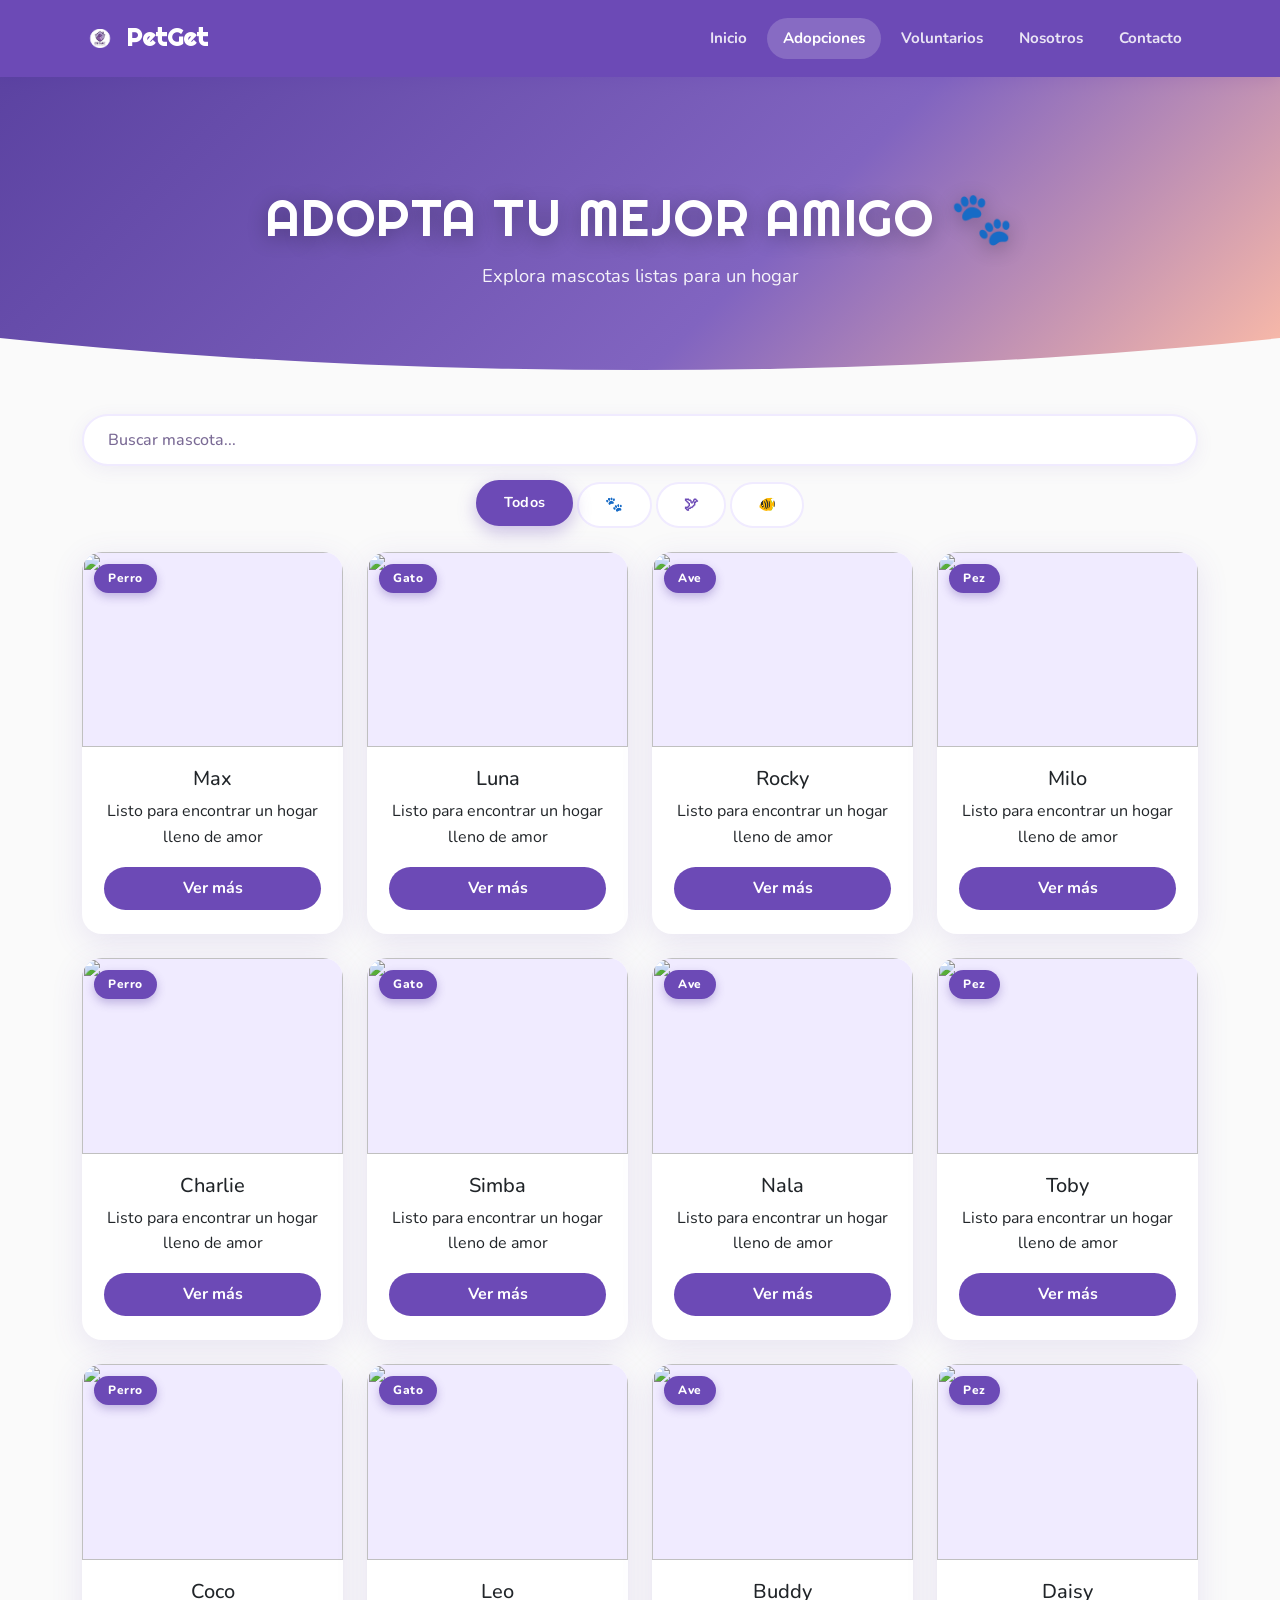
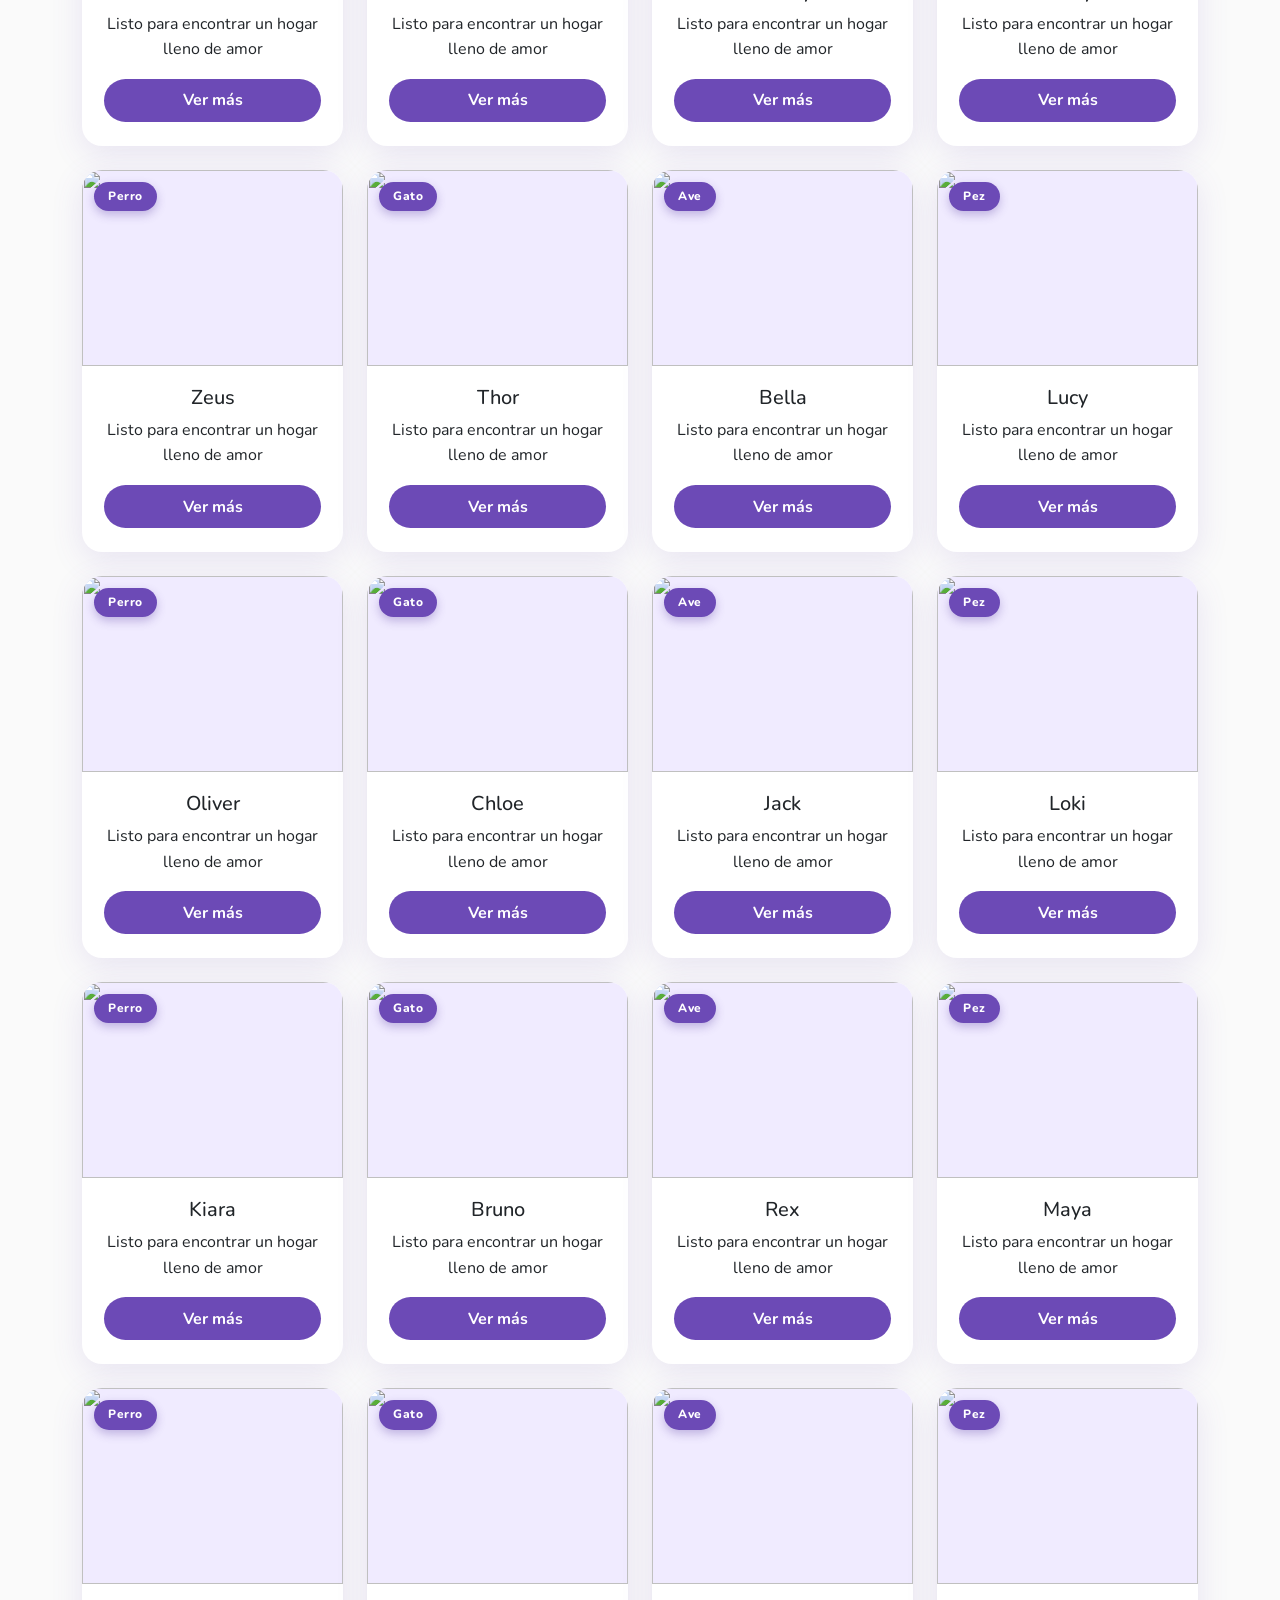
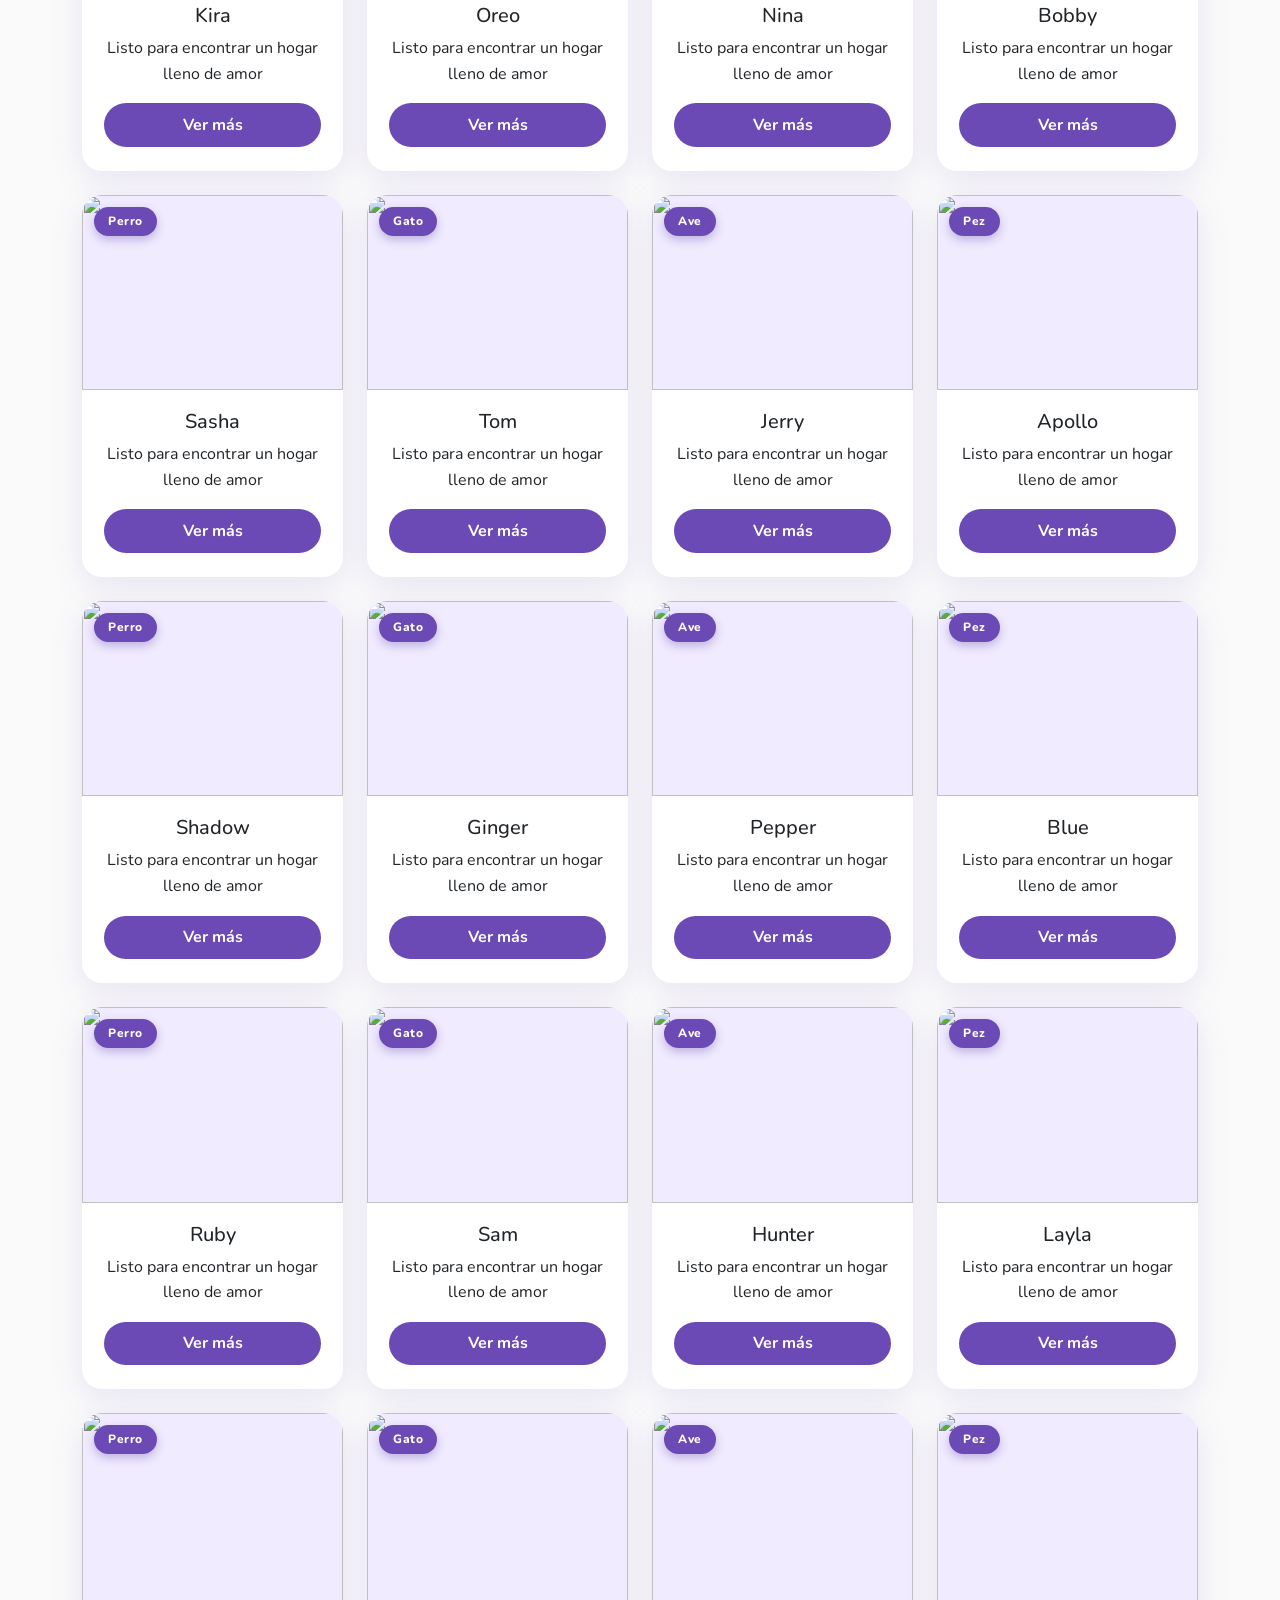
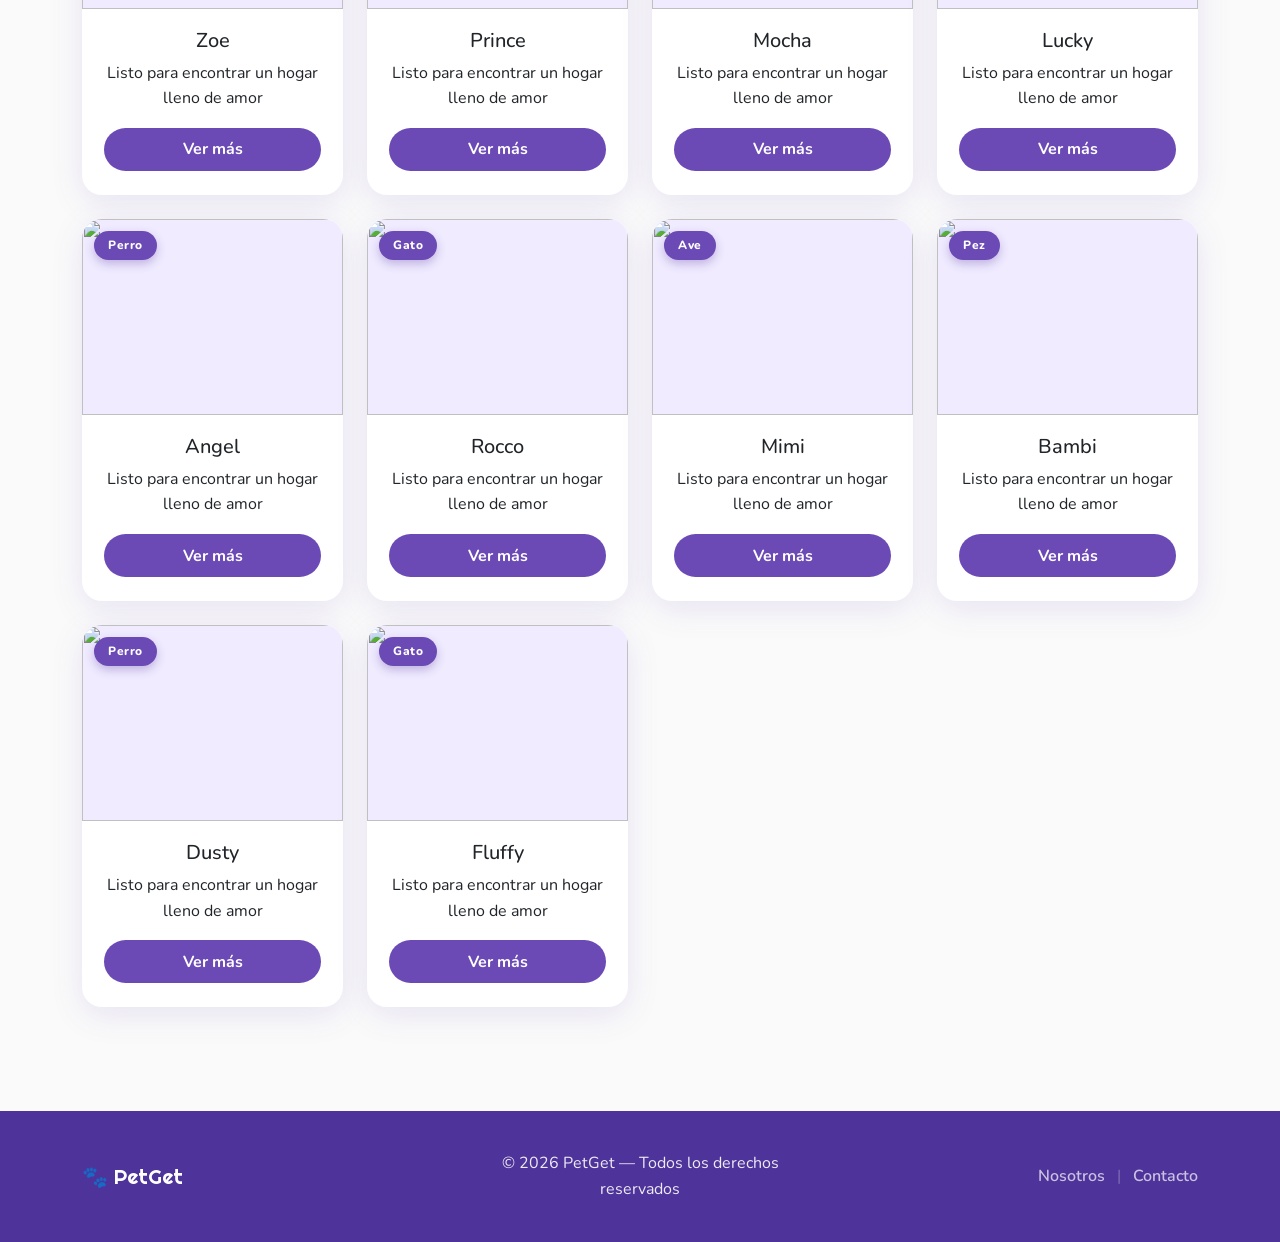
==== commit 5f8e19b6: "Cambios para mientras y que camila no me mate" ====
--- a/pages/adopciones.html
+++ b/pages/adopciones.html
@@ -9,17 +9,20 @@
     <link href="https://cdn.jsdelivr.net/npm/bootstrap@5.3.3/dist/css/bootstrap.min.css" rel="stylesheet">
     <link href="https://fonts.googleapis.com/css2?family=Righteous&family=Nunito:wght@400;600;700;800&display=swap"
         rel="stylesheet">
+
     <!-- <link rel="stylesheet" href="../css/styles.css"> -->
     <link rel="stylesheet" href="../css/adopciones.css">
+
 
 
 </head>
 
 <body>
 
+
     <nav class="navbar navbar-expand-lg navbar-dark">
         <div class="container">
-            <a class="navbar-brand fw-bold" href="#">
+            <a class="navbar-brand fw-bold" href="../index.html">
                 <img src="../img/logos.png" alt="PetGet logo" class="img-nav">PetGet
             </a>
             <button class="navbar-toggler" type="button" data-bs-toggle="collapse" data-bs-target="#menu">
@@ -28,9 +31,9 @@
             <div class="collapse navbar-collapse" id="menu">
                 <ul class="navbar-nav ms-auto text-center gap-1">
                     <li class="nav-item"><a class="nav-link " href="../index.html">Inicio</a></li>
-                    <li class="nav-item"><a class="nav-link active" href="#">Adopciones</a></li>
-                    <li class="nav-item"><a class="nav-link" href="favoritos.html">Favoritos</a></li>
-                    <li class="nav-item"><a class="nav-link" href="about.html">Nosotros</a></li>
+                    <li class="nav-item"><a class="nav-link active" href="adopciones.html">Adopciones</a></li>
+                    <li class="nav-item"><a class="nav-link" href="voluntarios.html">Voluntarios</a></li>
+                    <li class="nav-item"><a class="nav-link" href="nosotros.html">Nosotros</a></li>
                     <li class="nav-item"><a class="nav-link" href="contacto.html">Contacto</a></li>
                 </ul>
             </div>
@@ -66,6 +69,7 @@
                     <h5 id="modalTitle"></h5>
                     <button class="btn-close" data-bs-dismiss="modal"></button>
                 </div>
+
 
                 <div class="modal-body" id="modalContent">
 
@@ -150,11 +154,30 @@
 
                     </div>
 
+
                 </div>
 
             </div>
         </div>
     </div>
+
+    <footer>
+        <div class="container">
+            <div class="row align-items-center">
+                <div class="col-md-4 text-center text-md-start mb-2 mb-md-0">
+                    <span class="footer-brand">🐾 PetGet</span>
+                </div>
+                <div class="col-md-4 text-center mb-2 mb-md-0">
+                    <span>© 2026 PetGet — Todos los derechos reservados</span>
+                </div>
+                <div class="col-md-4 text-center text-md-end">
+                    <a href="nosotros.html">Nosotros</a>
+                    <span class="mx-2" style="opacity:0.3">|</span>
+                    <a href="contacto.html">Contacto</a>
+                </div>
+            </div>
+        </div>
+    </footer>
 
     <script src="https://cdn.jsdelivr.net/npm/bootstrap@5.3.3/dist/js/bootstrap.bundle.min.js"></script>
     <script src="../js/adopciones.js"></script>
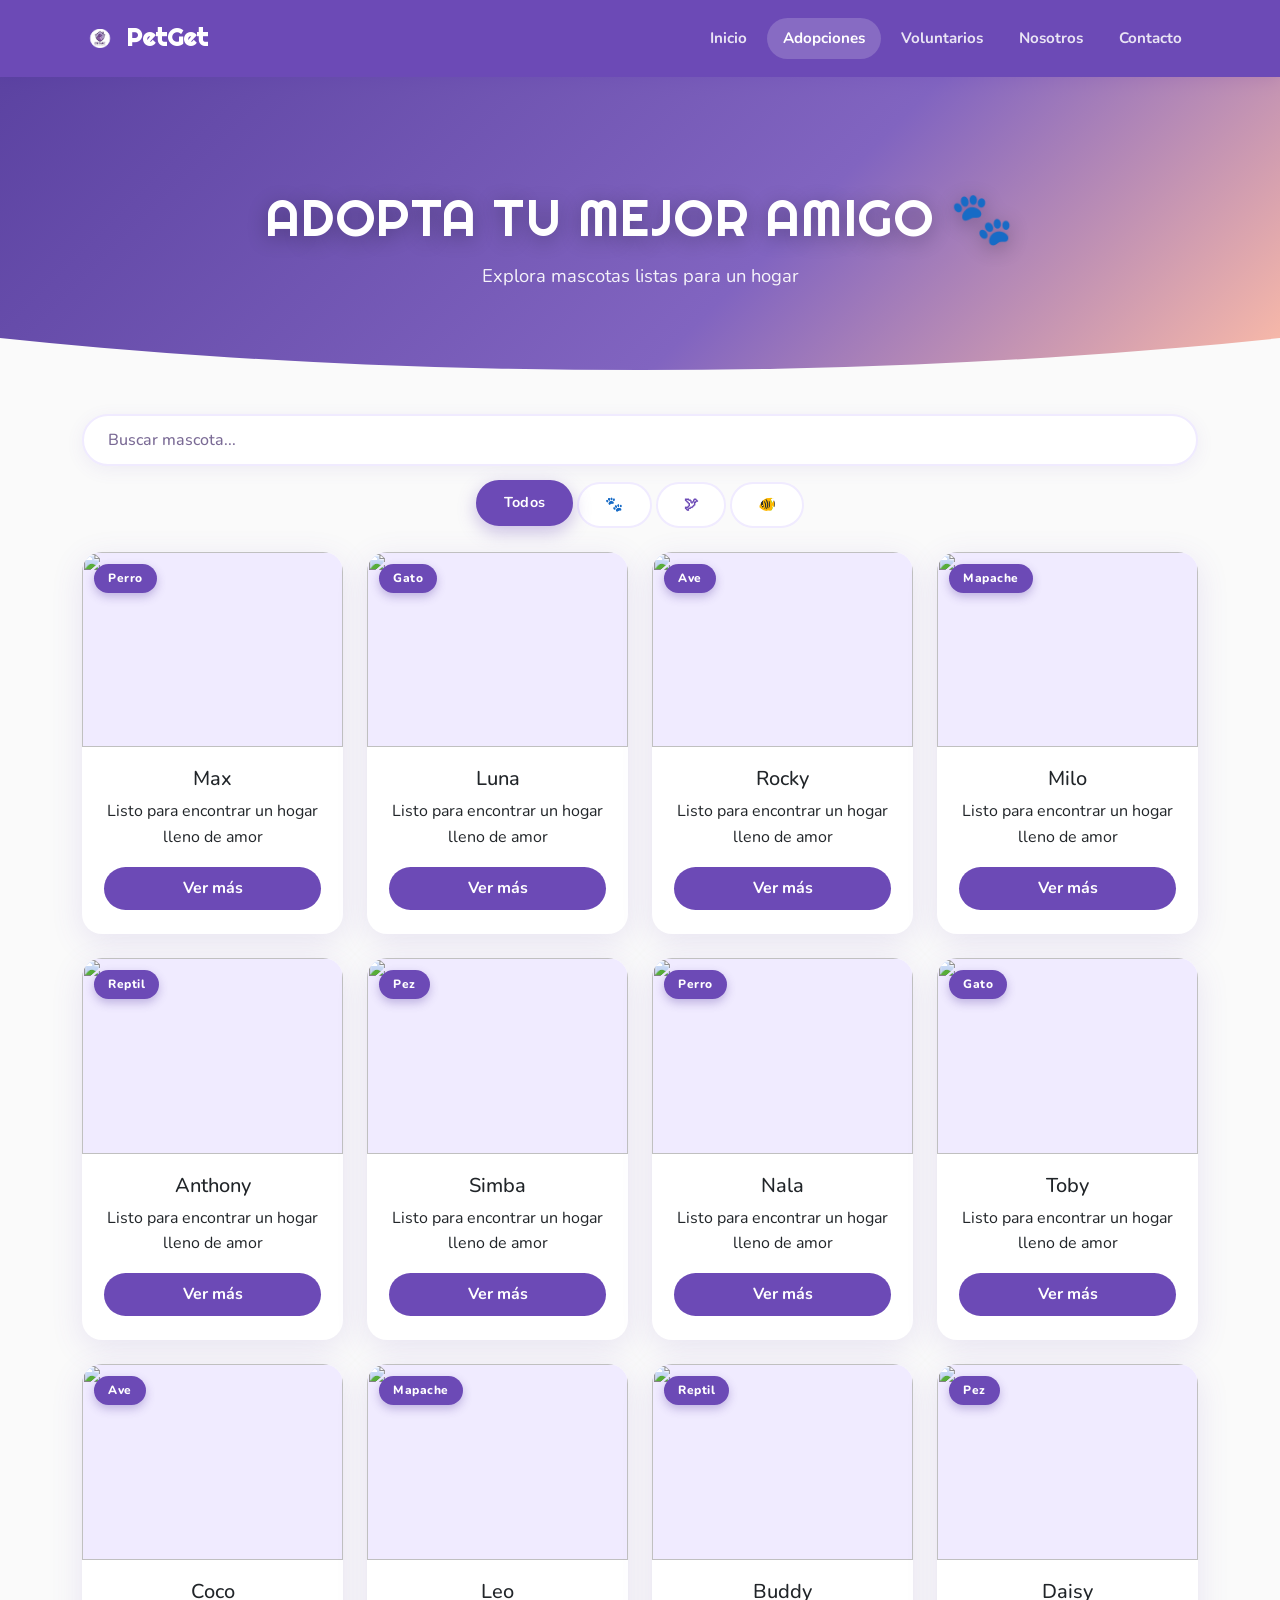
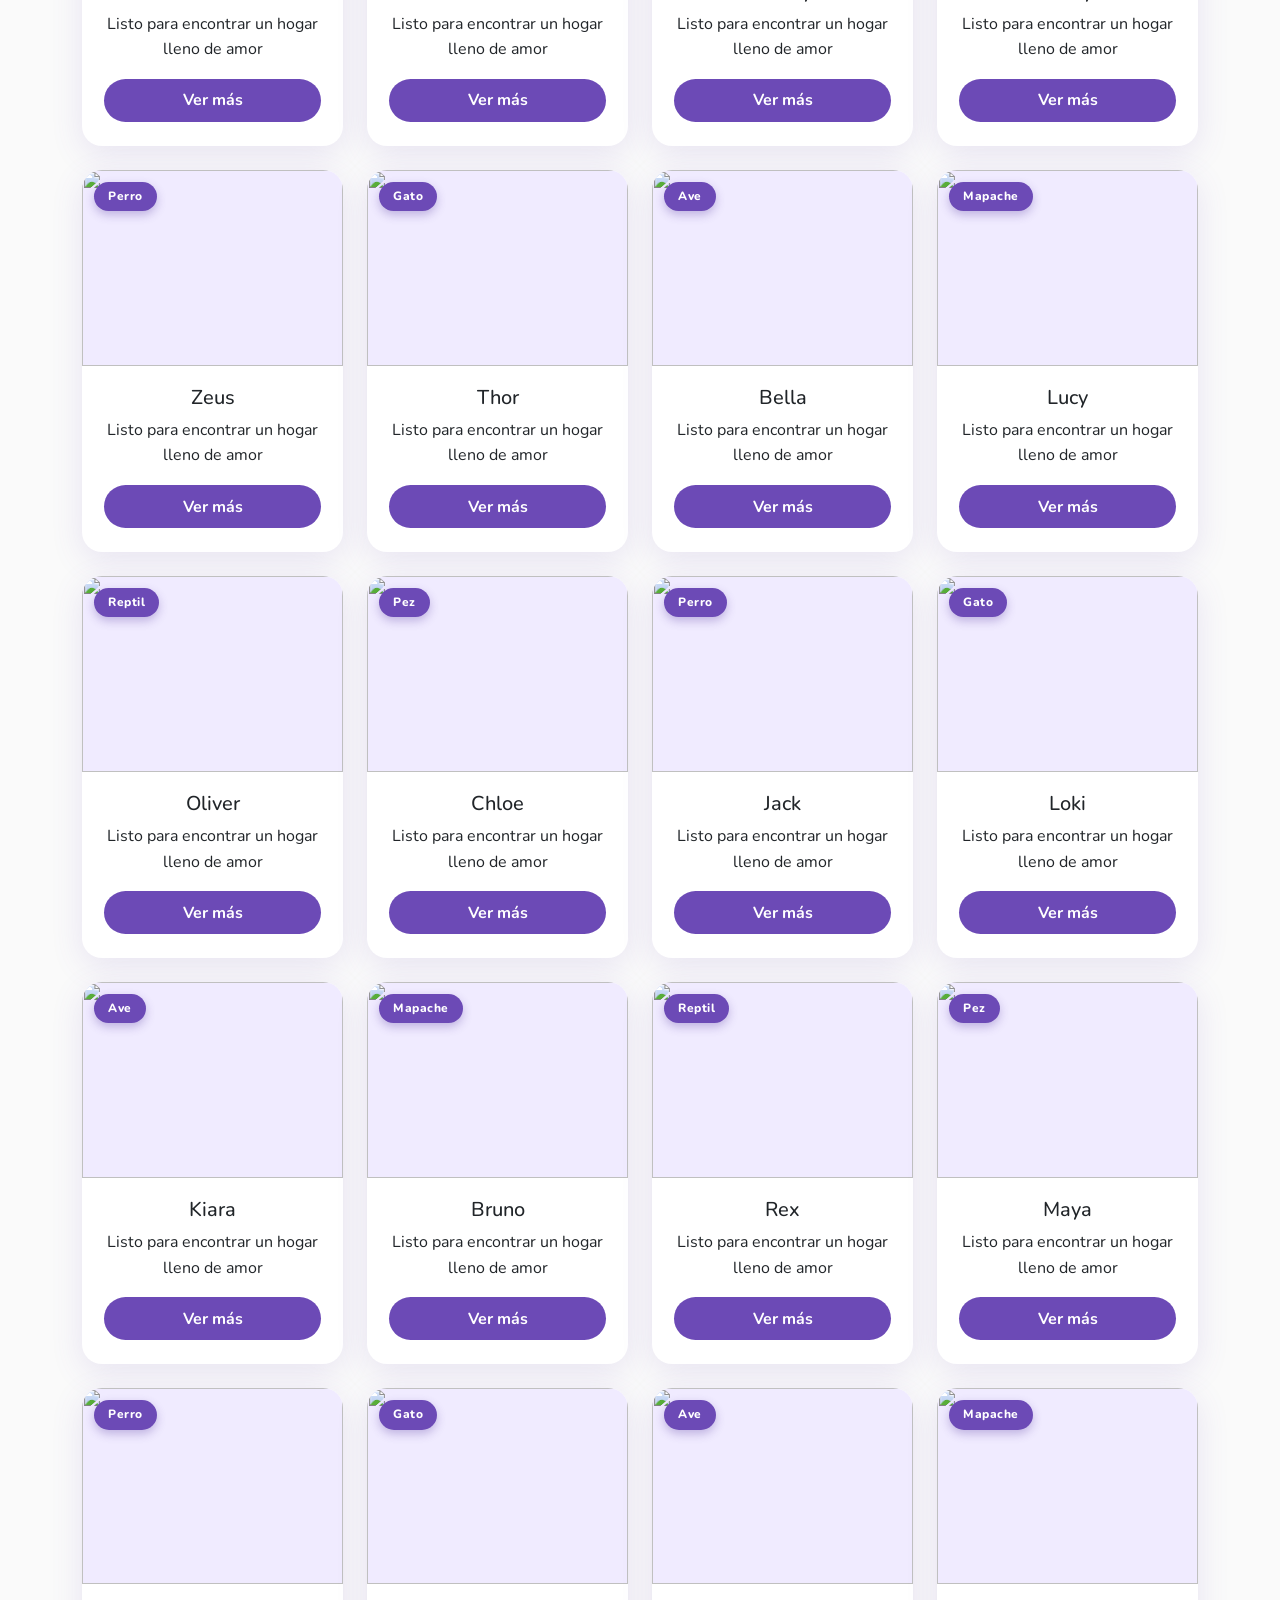
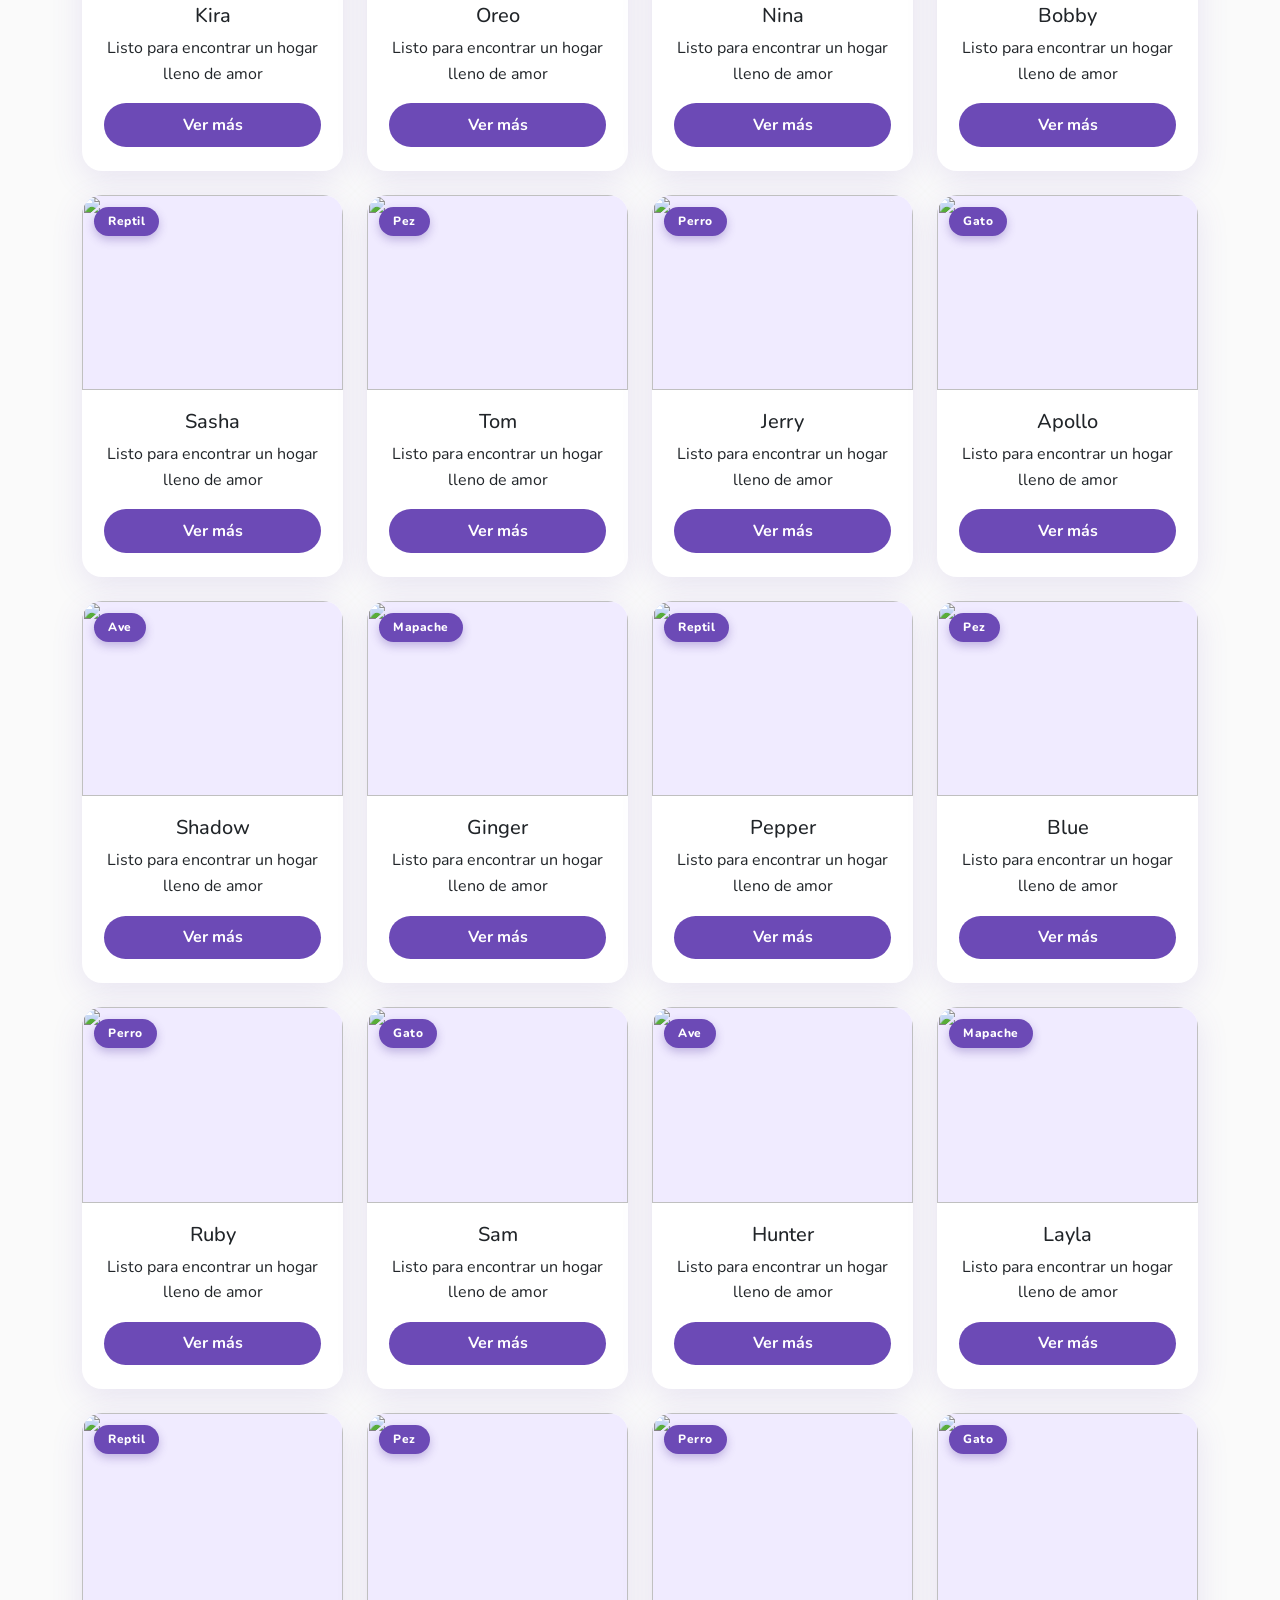
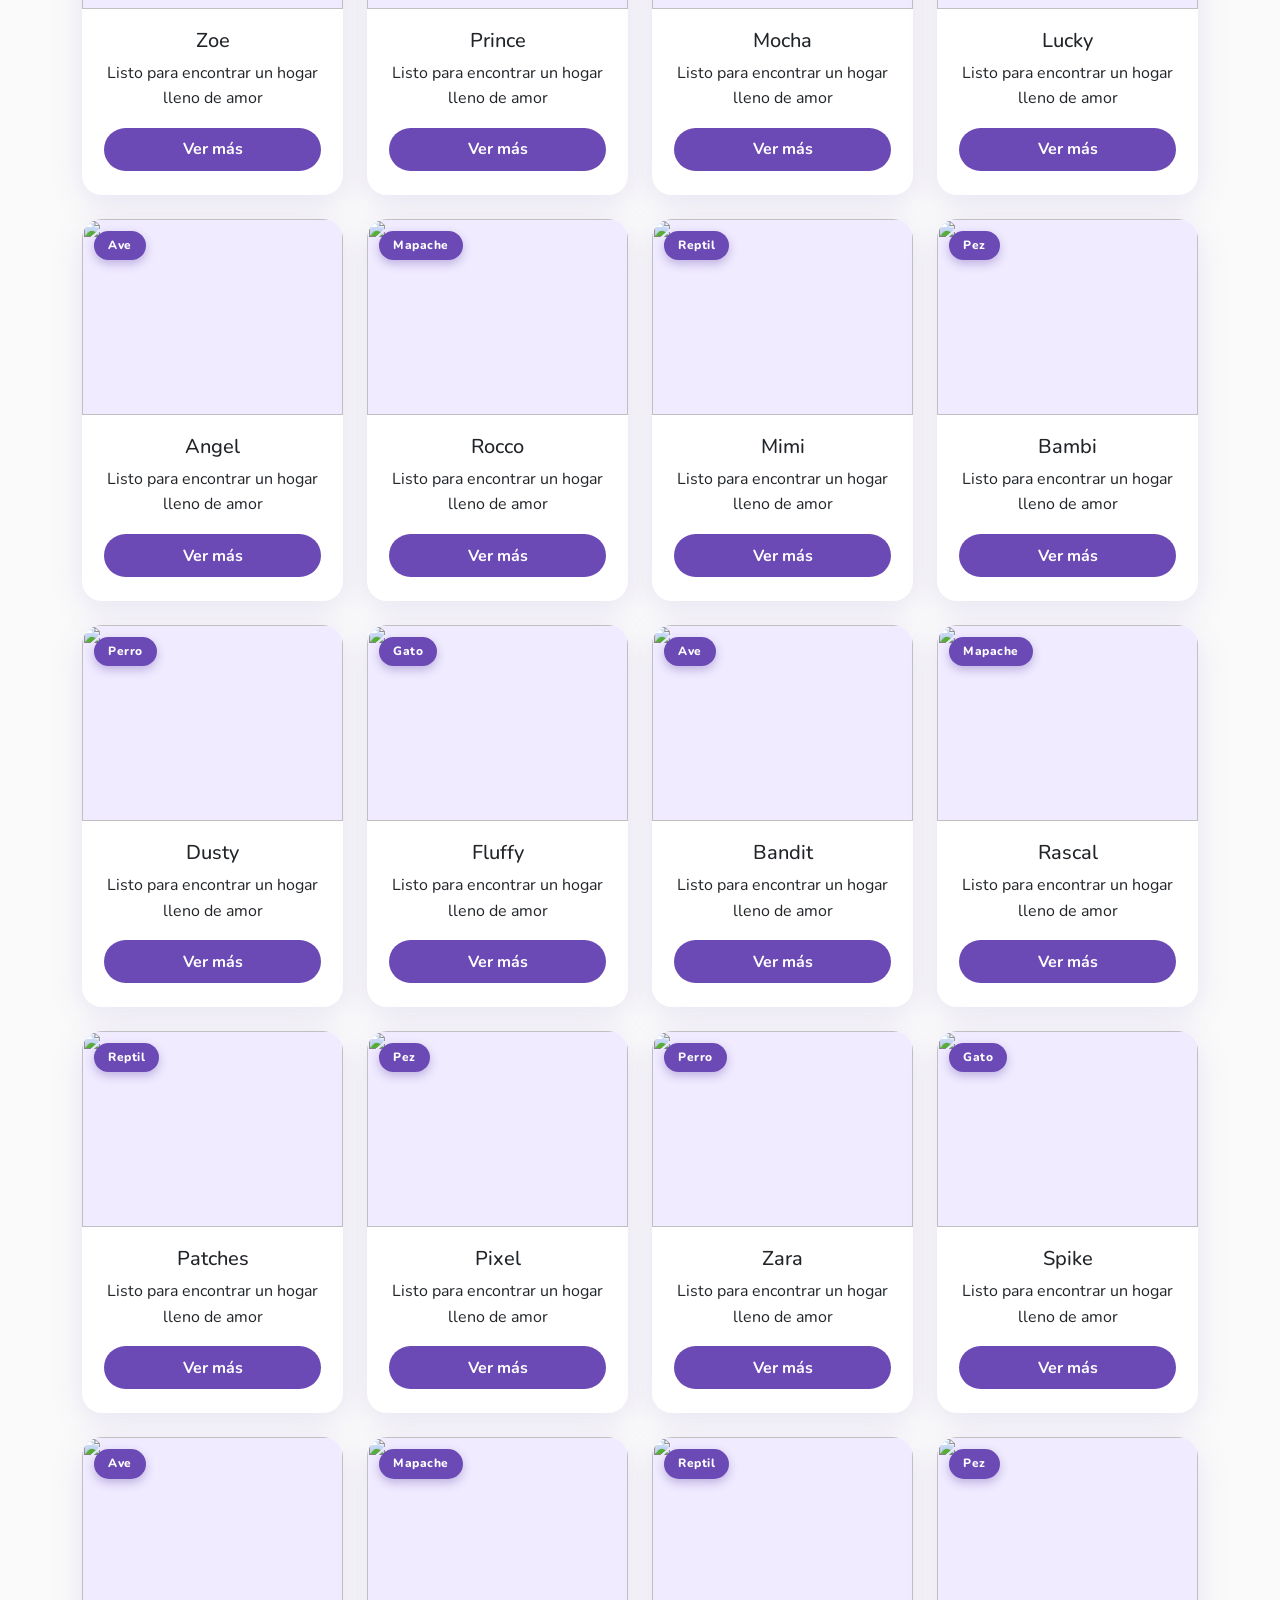
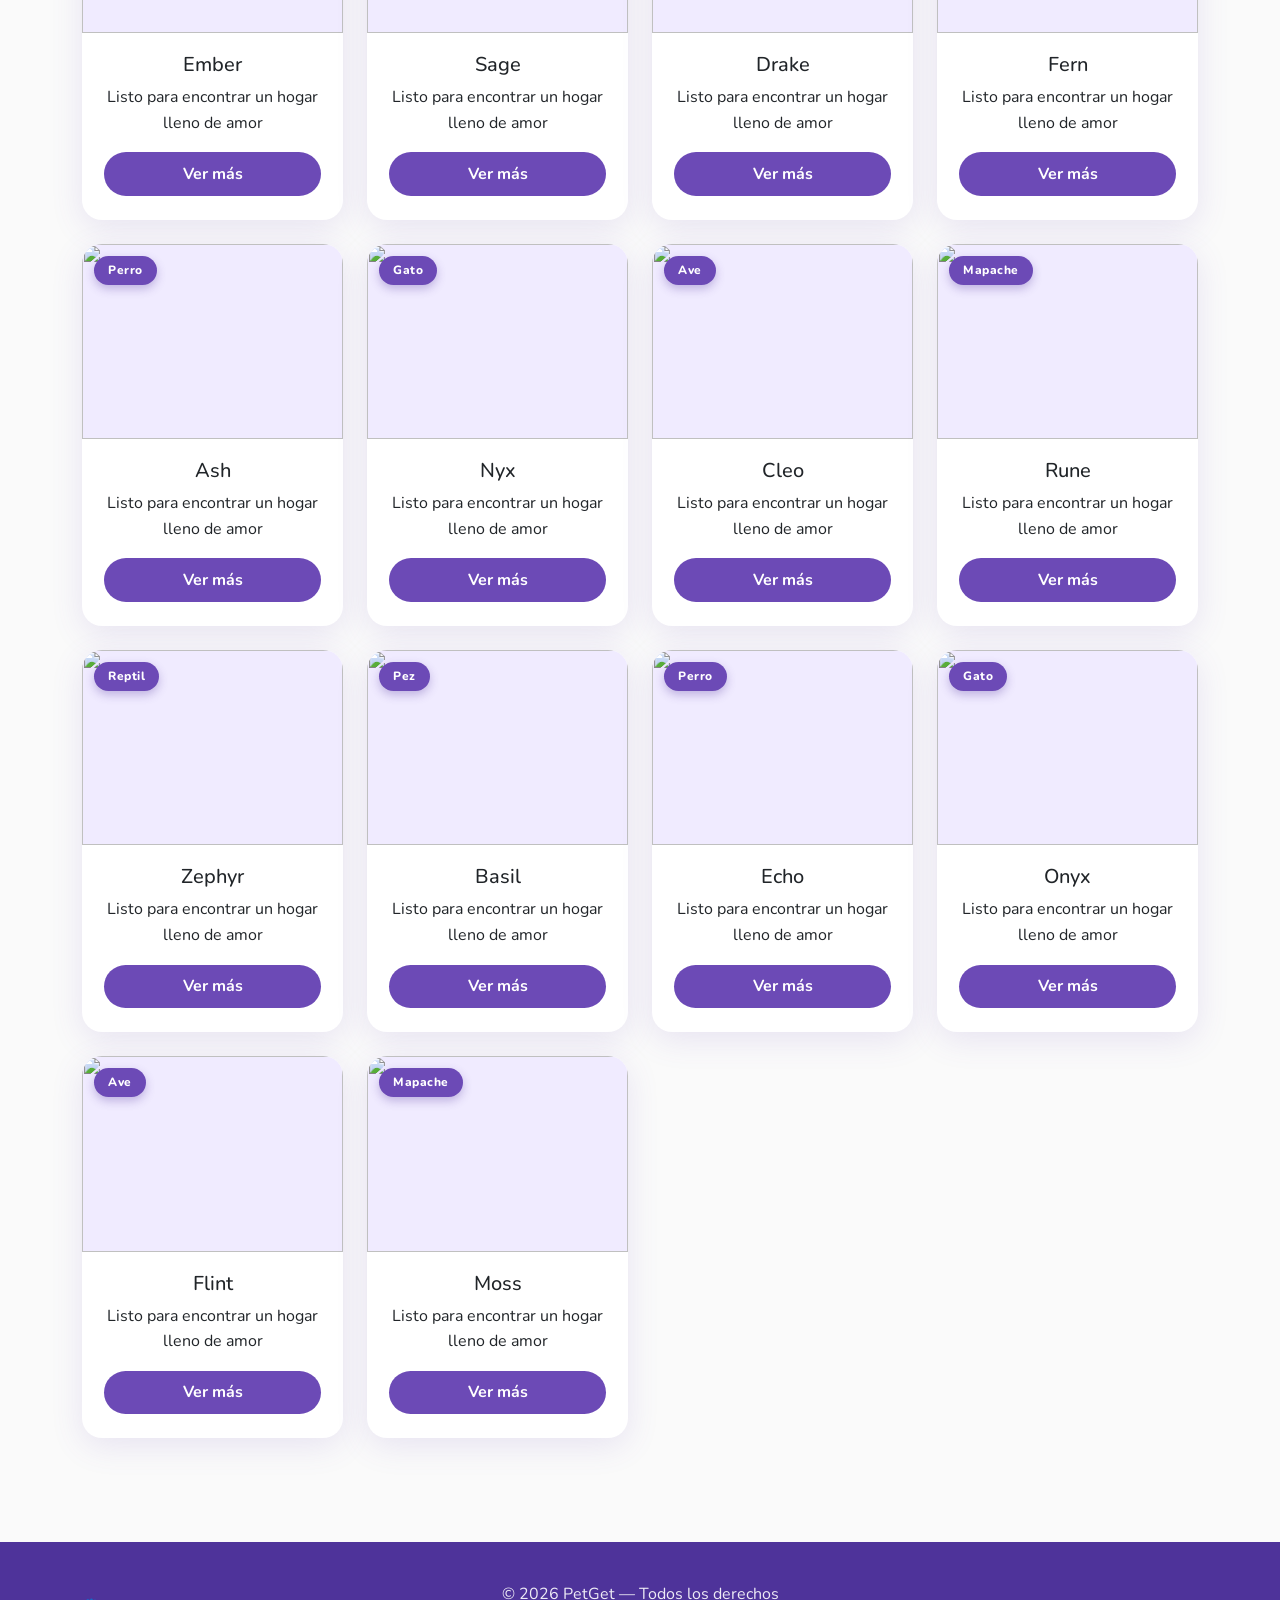
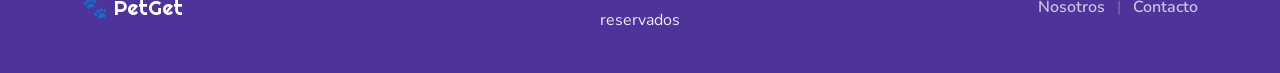
==== commit 61953549: "se agrego un easster egg extra ademas que se agregaron 2  especies de animalles terrestres y la logi" ====
--- a/pages/adopciones.html
+++ b/pages/adopciones.html
@@ -10,8 +10,8 @@
     <link href="https://fonts.googleapis.com/css2?family=Righteous&family=Nunito:wght@400;600;700;800&display=swap"
         rel="stylesheet">
 
-    <!-- <link rel="stylesheet" href="../css/styles.css"> -->
     <link rel="stylesheet" href="../css/adopciones.css">
+    <link rel="icon" type="image/x-icon" href="../img/logo petget.ico" >
 
 
 
@@ -182,6 +182,12 @@
     <script src="https://cdn.jsdelivr.net/npm/bootstrap@5.3.3/dist/js/bootstrap.bundle.min.js"></script>
     <script src="../js/adopciones.js"></script>
 
+    <script>
+        const reloadCount = parseInt(sessionStorage.getItem("reloadCount") || "0") + 1;sessionStorage.setItem("reloadCount", reloadCount);
+        sessionStorage.setItem("lizardOrigin", window.location.href);
+        if (reloadCount >= 11) {sessionStorage.removeItem("reloadCount");window.location.href = "lizard.html";}
+    </script>
+
 </body>
 
 </html>
--- a/css/adopciones.css
+++ b/css/adopciones.css
@@ -1,9 +1,6 @@
-/* ══════════════════════════════════════════════
-   adopciones.css  —  PetGet Adoption Catalog
-   Consistent with styles.css design system
-   ══════════════════════════════════════════════ */
-
-/* ── VARIABLES (espejo de styles.css) ── */
+
+
+/* ── VARIABLES  ── */
 :root {
     --purple: #6C4AB6;
     --purple-dark: #4e339a;
@@ -36,7 +33,7 @@
     overflow-x: hidden;
 }
 
-/* ── NAVBAR (idéntica al index) ── */
+/* ── NAVBAR ── */
 .navbar {
     background: var(--purple) !important;
     padding: 0.9rem 0;
@@ -275,7 +272,7 @@
     box-shadow: 0 6px 16px rgba(78, 51, 154, 0.3);
 }
 
-/* ── SECTION LABEL (shared style) ── */
+/* ── SECTION LABEL ── */
 .section-label {
     display: inline-block;
     background: var(--purple-pale);
@@ -484,11 +481,7 @@
     font-weight: 800;
 }
 
-/*        */
-
-/* ══════════════════════════════════════════════
-   🌟 MODO MÁGICO (Easter Egg)
-   ══════════════════════════════════════════════ */
+
 .magical-theme {
     background: radial-gradient(ellipse at top, #1e0f3a 0%, #0d0820 100%);
     color: #e8d8ff;
